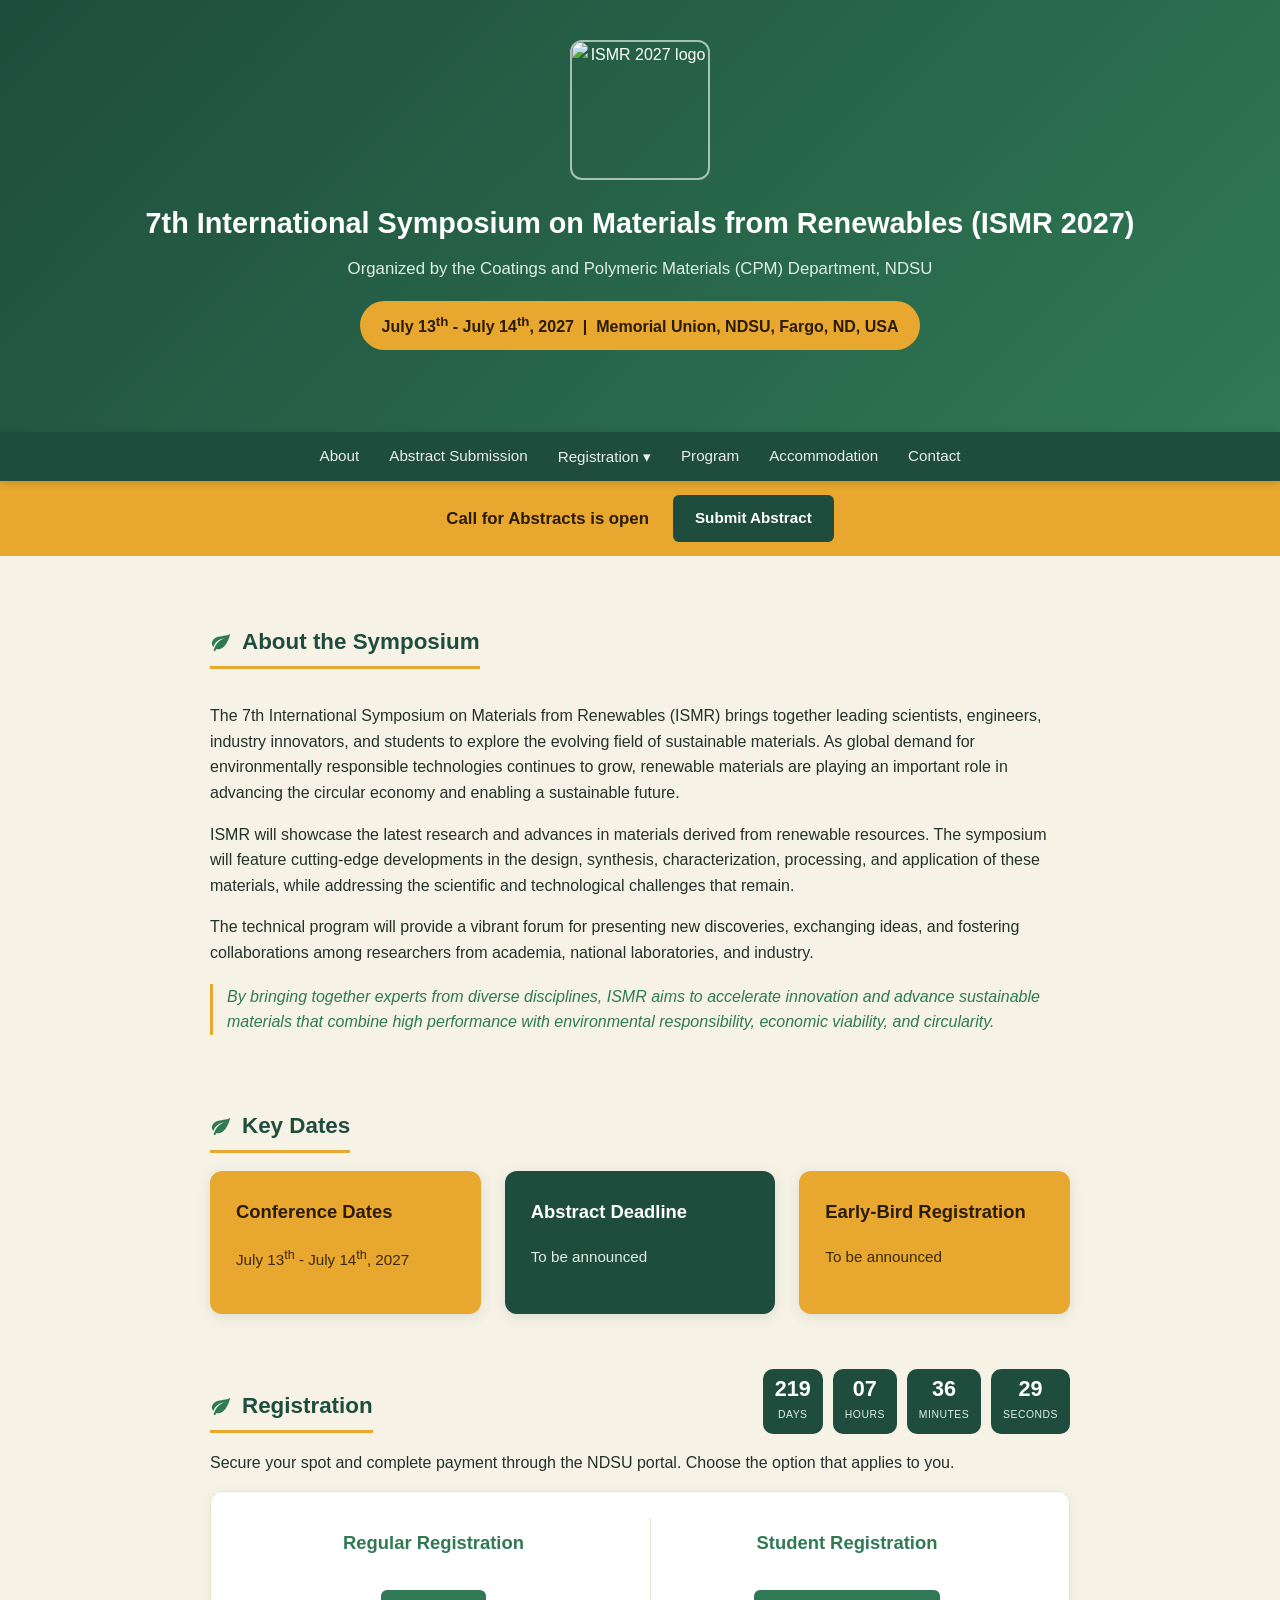
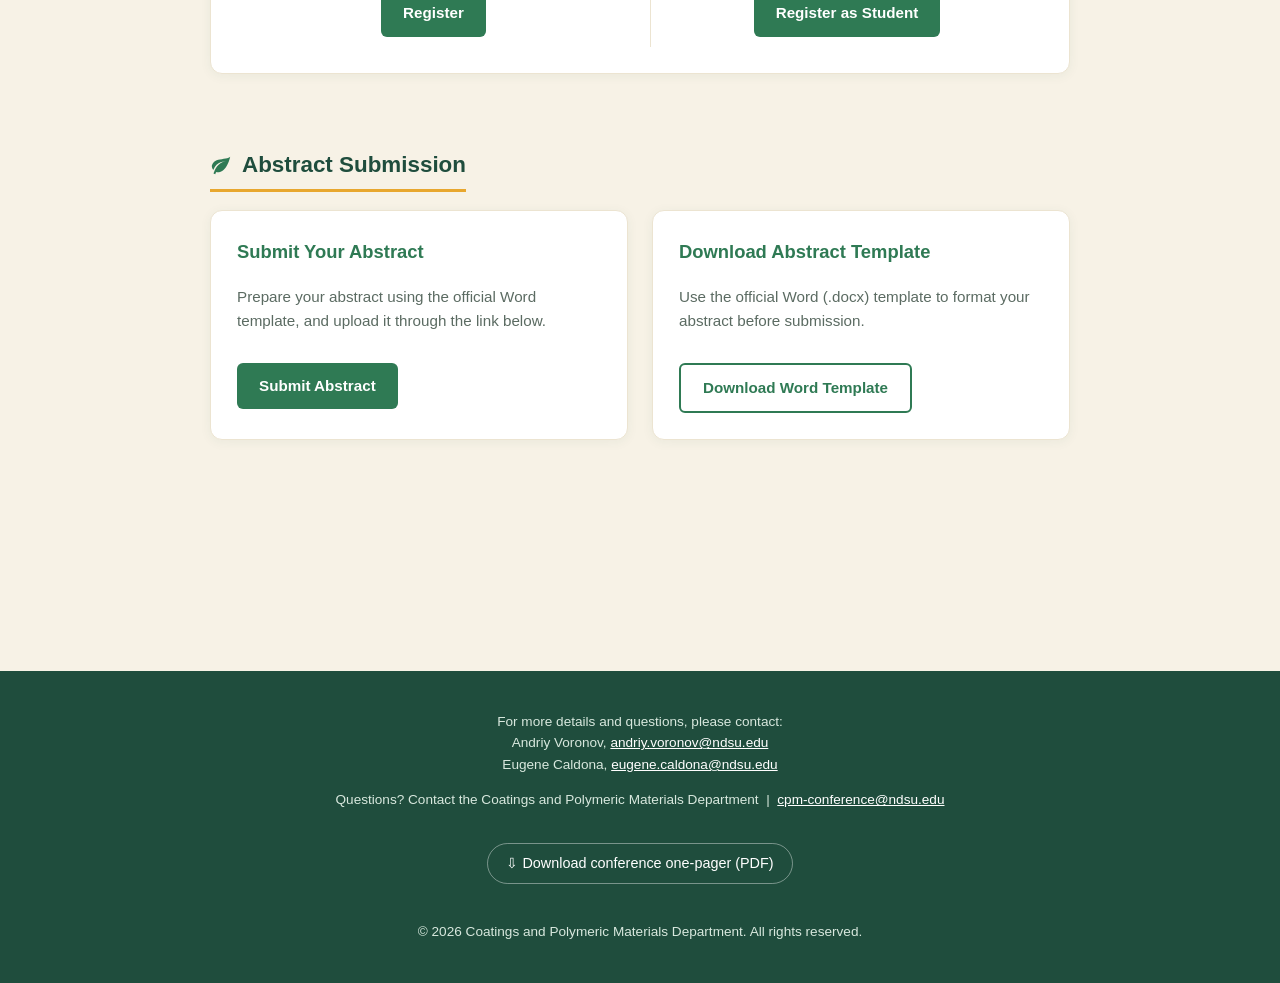
==== index.html @ dfaa3994 "Base website files for the conference 2027 Currently, the website is static particularly based on HT" ====
<!DOCTYPE html>
<html lang="en">
<head>
<meta charset="UTF-8">
<meta name="viewport" content="width=device-width, initial-scale=1.0">
<title>7th International Symposium on Materials from Renewables (ISMR, 2027)</title>

<link rel="stylesheet" href="styles.css">
</head>
<body>

<header>
  <img src="images/single.jpg" alt="ISMR 2027 logo" class="logo-img">

  <!-- EDIT: conference title (change ordinal/year if needed) -->
  <h1>7th International Symposium on Materials from Renewables (ISMR 2027)</h1>

  <!-- EDIT: organizing department / tagline -->
  <p class="subtitle">Organized by the Coatings and Polymeric Materials (CPM) Department, NDSU</p>

  <!-- EDIT: replace with the confirmed conference dates and location -->
  <div class="dates-badge">July 13<sup>th</sup> - July 14<sup>th</sup>, 2027 &nbsp;|&nbsp; Memorial Union, NDSU, Fargo, ND, USA</div>
</header>

<nav>
  <!-- About, Abstract Submission, Registration, Program, Accommodation, Contact -->
  <a href="#about">About</a>
  <a href="#abstract">Abstract Submission</a>
  <div class="nav-dropdown">
    <span class="dropbtn" tabindex="0" role="button" aria-haspopup="true" aria-expanded="false">Registration ▾</span>
    <div class="dropdown-menu">
      <a href="https://northdakotastate-ndus.nbsstore.net/seventh-international-symposium-on-materials-from-renewables" target="_blank" rel="noopener">Regular Registration</a>
      <a href="https://northdakotastate-ndus.nbsstore.net/seventh-international-symposium-on-materials-from-renewables-student-registration" target="_blank" rel="noopener">Student Registration</a>
    </div>
  </div>
  <a href="program.html">Program</a>
  <a href="accommodation.html">Accommodation</a>
  <a href="contact.html">Contact</a>

</nav>

<div class="cfa-banner">
  <div class="cfa-text">
    <strong>Call for Abstracts is open</strong>
    <!-- EDIT: replace with the confirmed abstract deadline -->
    <!-- <span>Submission deadline: to be announced</span> -->
  </div>
  <a class="btn" href="#abstract">Submit Abstract</a>
</div>

<main>

  <section id="about">
    <h2>About the Symposium</h2>
    <!-- EDIT: replace with a short paragraph describing the conference scope/theme -->
    <p>The 7th International Symposium on Materials from Renewables (ISMR) brings together leading scientists, engineers, industry innovators, and students to explore the evolving field of sustainable materials. As global demand for environmentally responsible technologies continues to grow, renewable materials are playing an important role in advancing the circular economy and enabling a sustainable future.</p>
    <p>ISMR will showcase the latest research and advances in materials derived from renewable resources. The symposium will feature cutting-edge developments in the design, synthesis, characterization, processing, and application of these materials, while addressing the scientific and technological challenges that remain. </p>
    <p>The technical program will provide a vibrant forum for presenting new discoveries, exchanging ideas, and fostering collaborations among researchers from academia, national laboratories, and industry.</p>
    <p class="history-note"> By bringing together experts from diverse disciplines, ISMR aims to accelerate innovation and advance sustainable materials that combine high performance with environmental responsibility, economic viability, and circularity.</p>
  </section>

  <section id="dates">
    <h2>Key Dates</h2>
    <div class="card-row">
      <div class="card">
        <h3>Conference Dates</h3>
        <p>July 13<sup>th</sup> - July 14<sup>th</sup>, 2027</p>
      </div>
      <div class="card">
        <h3>Abstract Deadline</h3>
        <!-- EDIT: exact deadline -->
        <p>To be announced</p>
      </div>
      <div class="card">
        <h3>Early-Bird Registration</h3>
        <!-- EDIT: exact deadline -->
        <p>To be announced</p>
      </div>
    </div>
  </section>
<!--
  <section id="speakers">
    <h2>Speakers</h2>
     EDIT: replace placeholders with confirmed plenary/invited speakers (photo, name, affiliation, talk title) 
    <p>We are honored to welcome distinguished plenary and invited speakers to ISMR 2027. The full lineup will be announced soon.</p>
    <div class="card-row speaker-row">
      <div class="card speaker-card">
        <div class="speaker-photo"></div>
        <h3>Speaker Name</h3>
        <p class="speaker-affil">Affiliation, Country</p>
        <p class="speaker-talk">Talk title to be announced</p>
      </div>
      <div class="card speaker-card">
        <div class="speaker-photo"></div>
        <h3>Speaker Name</h3>
        <p class="speaker-affil">Affiliation, Country</p>
        <p class="speaker-talk">Talk title to be announced</p>
      </div>
      <div class="card speaker-card">
        <div class="speaker-photo"></div>
        <h3>Speaker Name</h3>
        <p class="speaker-affil">Affiliation, Country</p>
        <p class="speaker-talk">Talk title to be announced</p>
      </div>
    </div>
  </section>
-->
  <section id="register">
    <div class="reg-head">
      <h2>Registration</h2>
      <div class="countdown" id="countdown" aria-label="Countdown to the symposium">
        <div class="cd-unit"><span id="cd-days">--</span><small>Days</small></div>
        <div class="cd-unit"><span id="cd-hours">--</span><small>Hours</small></div>
        <div class="cd-unit"><span id="cd-mins">--</span><small>Minutes</small></div>
        <div class="cd-unit"><span id="cd-secs">--</span><small>Seconds</small></div>
      </div>
    </div>
    <p>Secure your spot and complete payment through the NDSU portal. Choose the option that applies to you.</p>
    <div class="card reg-card">
      <div class="reg-option">
        <h3>Regular Registration</h3>
        <a class="btn" href="https://northdakotastate-ndus.nbsstore.net/seventh-international-symposium-on-materials-from-renewables" target="_blank" rel="noopener">Register</a>
      </div>
      <div class="reg-option">
        <h3>Student Registration</h3>
        <a class="btn" href="https://northdakotastate-ndus.nbsstore.net/seventh-international-symposium-on-materials-from-renewables-student-registration" target="_blank" rel="noopener">Register as Student</a>
      </div>
    </div>
  </section>

  <section id="abstract">
    <h2>Abstract Submission</h2>
    <div class="card-row">
      <div class="card">
        <h3>Submit Your Abstract</h3>
        <p>Prepare your abstract using the official Word template, and upload it through the link below.</p>
        <!-- EDIT: replace "#" with the real abstract submission link (e.g., EasyChair, submission form, or mailto:) -->
        <a class="btn" href="abstract-submission.html">Submit Abstract</a>
        <br>
       </div>
      <div class="card">
        <h3>Download Abstract Template</h3>
        <p>Use the official Word (.docx) template to format your abstract before submission.</p>
        <a class="btn secondary" href="AbstractTemplate.docx" download>Download Word Template</a>
        <br>
      </div>
    </div>
  </section>

<!--
  <section id="sponsors">
    <h2>Organizers &amp; Sponsors</h2>
    -- EDIT: replace slots with real logos, e.g. <img src="images/ndsu.png" alt="NDSU"> 
    <div class="logo-row">
      <div class="logo-slot">NDSU</div>
      <div class="logo-slot">CPM Department</div>
      <div class="logo-slot">Sponsor</div>
      <div class="logo-slot">Sponsor</div>
    </div>
  </section>
-->
</main>

<button id="toTop" class="to-top" aria-label="Back to top" title="Back to top">&uarr;</button>

<div class="motif-band" aria-hidden="true"></div>

<footer>
  <p>For more details and questions, please contact:<br>
  Andriy Voronov, <a href="mailto:andriy.voronov@ndsu.edu">andriy.voronov@ndsu.edu</a><br>
  Eugene Caldona, <a href="mailto:eugene.caldona@ndsu.edu">eugene.caldona@ndsu.edu</a></p>
  <p>Questions? Contact the Coatings and Polymeric Materials Department &nbsp;|&nbsp;
  <a href="mailto:cpm-conference@ndsu.edu">cpm-conference@ndsu.edu</a></p>
  <p><a class="onepager-link" href="ISMR2027-at-a-glance.pdf" download>&#8681; Download conference one-pager (PDF)</a></p>
  <p>&copy; 2026 Coatings and Polymeric Materials Department. All rights reserved.</p>
</footer>

<script>
  document.querySelectorAll('.nav-dropdown').forEach(function(dd){
    var btn = dd.querySelector('.dropbtn');
    btn.addEventListener('click', function(e){
      e.stopPropagation();
      var open = dd.classList.toggle('open');
      btn.setAttribute('aria-expanded', open);
    });
    btn.addEventListener('keydown', function(e){
      if(e.key === 'Enter' || e.key === ' '){ e.preventDefault(); btn.click(); }
    });
  });
  document.addEventListener('click', function(){
    document.querySelectorAll('.nav-dropdown.open').forEach(function(dd){
      dd.classList.remove('open');
      dd.querySelector('.dropbtn').setAttribute('aria-expanded', false);
    });
  });

  /* Countdown to July 13, 2027 */
  (function(){
    var target = new Date('2027-07-13T09:00:00-05:00').getTime();
    function pad(n){ return n < 10 ? '0' + n : n; }
    function tick(){
      var diff = target - Date.now();
      if(diff < 0) diff = 0;
      var d = Math.floor(diff / 86400000);
      var h = Math.floor((diff % 86400000) / 3600000);
      var m = Math.floor((diff % 3600000) / 60000);
      var s = Math.floor((diff % 60000) / 1000);
      var set = function(id, val){ var el = document.getElementById(id); if(el) el.textContent = val; };
      set('cd-days', d); set('cd-hours', pad(h)); set('cd-mins', pad(m)); set('cd-secs', pad(s));
    }
    tick(); setInterval(tick, 1000);
  })();

  /* Fade-in sections on scroll */
  (function(){
    var sections = document.querySelectorAll('main section');
    sections.forEach(function(s){ s.classList.add('reveal'); });
    if('IntersectionObserver' in window){
      var io = new IntersectionObserver(function(entries){
        entries.forEach(function(e){ if(e.isIntersecting){ e.target.classList.add('visible'); io.unobserve(e.target); } });
      }, { threshold: 0.12 });
      sections.forEach(function(s){ io.observe(s); });
    } else {
      sections.forEach(function(s){ s.classList.add('visible'); });
    }
  })();

  /* Active-section nav highlight */
  (function(){
    var links = Array.prototype.slice.call(document.querySelectorAll('nav a[href^="#"]'));
    var map = links.map(function(a){ return { link: a, sec: document.querySelector(a.getAttribute('href')) }; }).filter(function(o){ return o.sec; });
    function onScroll(){
      var pos = window.scrollY + 120;
      var current = null;
      map.forEach(function(o){ if(o.sec.offsetTop <= pos) current = o; });
      links.forEach(function(a){ a.classList.remove('active'); });
      if(current) current.link.classList.add('active');
    }
    window.addEventListener('scroll', onScroll); onScroll();
  })();

  /* Scroll-to-top button */
  (function(){
    var btn = document.getElementById('toTop');
    if(!btn) return;
    window.addEventListener('scroll', function(){
      btn.classList.toggle('show', window.scrollY > 400);
    });
    btn.addEventListener('click', function(){ window.scrollTo({ top: 0, behavior: 'smooth' }); });
  })();

  /* Gallery lightbox */
  (function(){
    var lb = document.getElementById('lightbox');
    if(!lb) return;
    var lbImg = document.getElementById('lightbox-img');
    var closeBtn = lb.querySelector('.lightbox-close');
    function open(src, alt){
      lbImg.src = src; lbImg.alt = alt || '';
      lb.classList.add('open'); lb.setAttribute('aria-hidden', 'false');
    }
    function close(){
      lb.classList.remove('open'); lb.setAttribute('aria-hidden', 'true'); lbImg.src = '';
    }
    document.querySelectorAll('.gallery-item').forEach(function(it){
      it.addEventListener('click', function(){
        open(it.getAttribute('data-full'), it.querySelector('img').alt);
      });
    });
    closeBtn.addEventListener('click', close);
    lb.addEventListener('click', function(e){ if(e.target === lb) close(); });
    document.addEventListener('keydown', function(e){ if(e.key === 'Escape') close(); });
  })();
</script>

</body>
</html>
---- styles.css ----
:root{
    --green-dark:#1f4d3d;
    --green-mid:#2f7a54;
    --green-light:#eaf5ee;
    --accent:#e8a72e;
    --accent-dark:#c98f2b;
    --text:#233229;
    --muted:#5b6b62;
    --cream:#f7f2e6;
  }
  *{box-sizing:border-box;}
  body{
    margin:0;
    font-family:"Segoe UI", Arial, sans-serif;
    color:var(--text);
    background:var(--cream);
    line-height:1.6;
  }
  header{
    position:relative;
    color:#fff;
    padding:40px 20px 50px;
    text-align:center;
    overflow:hidden;
    background:linear-gradient(135deg, var(--green-dark), var(--green-mid));
  }

  header::before{
    content:"";
    position:absolute;
    inset:0;
    background-image:url('images/ISMR motiff.jpg');
    background-repeat:repeat;
    background-size:220px 220px;
    opacity:0.18;
    pointer-events:none;
  }

  header > *{
    position:relative;
    z-index:1;
  }
  .logo-img{
    width:140px;
    height:140px;
    margin:0 auto 20px;
    display:block;
    object-fit:cover;
    border-radius:12px;
    border:2px solid rgba(255,255,255,0.6);
  }
  .hero-banner{
    display:block;
    width:100%;
    max-width:820px;
    margin:0 auto 24px;
    border-radius:14px;
    box-shadow:0 6px 22px rgba(0,0,0,0.28);
  }
  header h1{
    margin:0 0 10px;
    font-size:1.8rem;
    font-weight:700;
  }
  header p.subtitle{
    margin:0;
    font-size:1.05rem;
    color:#dfeee5;
  }
  .dates-badge{
    display:inline-block;
    margin-top:18px;
    margin-bottom:2rem;
    background:var(--accent);
    color:#2a1c05;
    font-weight:600;
    padding:10px 22px;
    border-radius:30px;
    font-size:1rem;
  }
  nav{
    background:var(--green-dark);
    display:flex;
    justify-content:center;
    gap:30px;
    flex-wrap:wrap;
    padding:12px;
    position:sticky;
    top:0;
    z-index:1000;
    box-shadow:0 2px 8px rgba(0,0,0,0.15);
  }
  nav a{
    color:#fff;
    text-decoration:none;
    font-size:0.95rem;
    opacity:0.9;
  }
  nav a:hover{opacity:1; color:var(--accent); text-decoration:none;}

  /* Registration dropdown */
  .nav-dropdown{
    position:relative;
    display:inline-block;
  }
  .nav-dropdown .dropbtn{
    color:#fff;
    font-size:0.95rem;
    opacity:0.9;
    cursor:pointer;
    user-select:none;
  }
  .nav-dropdown .dropbtn:hover{opacity:1;}
  .dropdown-menu{
    display:none;
    position:absolute;
    top:100%;
    left:50%;
    transform:translateX(-50%);
    margin-top:12px;
    background:var(--green-dark);
    min-width:190px;
    border-radius:8px;
    box-shadow:0 6px 18px rgba(0,0,0,0.25);
    overflow:hidden;
    z-index:1001;
  }
  /* keep menu open while moving from button to menu */
  .nav-dropdown.open .dropdown-menu{display:block;}
  .dropdown-menu a{
    display:block;
    padding:11px 18px;
    white-space:nowrap;
    opacity:0.95;
    border-bottom:1px solid rgba(255,255,255,0.08);
  }
  .dropdown-menu a:last-child{border-bottom:none;}
  .dropdown-menu a:hover{
    background:var(--green-mid);
    text-decoration:none;
    opacity:1;
  }
  main{
    max-width:900px;
    margin:0 auto;
    padding:50px 20px;
  }
  section{margin-bottom:55px;}
  h2{
    color:var(--green-dark);
    font-size:1.4rem;
    border-bottom:3px solid var(--accent);
    display:inline-block;
    padding-bottom:6px;
    margin-bottom:18px;
  }
  h2::before{
    content:"";
    display:inline-block;
    width:22px;
    height:22px;
    margin-right:10px;
    vertical-align:-4px;
    background:url("data:image/svg+xml;utf8,<svg xmlns='http://www.w3.org/2000/svg' viewBox='0 0 24 24' fill='%232f7a54'><path d='M17 8C8 10 5.9 16.17 3.82 21.34l1.89.66.95-2.3c.48.17.98.3 1.34.3C19 20 22 3 22 3c-1 2-8 2.25-13 3.25S2 11.5 2 13.5s1.75 3.75 1.75 3.75C7 8 17 8 17 8z'/></svg>") no-repeat center/contain;
  }
  .card-row{
    display:flex;
    gap:24px;
    flex-wrap:wrap;
  }
  .card{
    flex:1 1 260px;
    background:#fff;
    border:1px solid #ece4d1;
    border-radius:12px;
    padding:26px;
    box-shadow:0 2px 12px rgba(31,77,61,0.06);
  }
  .card h3{
    margin-top:0;
    color:var(--green-mid);
    font-size:1.15rem;
  }
  .card p{color:var(--muted); font-size:0.95rem;}
  main .card{transition:transform 0.25s ease, box-shadow 0.25s ease;}
  main .card:hover{transform:translateY(-4px); box-shadow:0 10px 24px rgba(31,77,61,0.14); border-color:var(--accent);}

  /* Alternating gold / green Key Dates cards */
  #dates .card{border:none; box-shadow:0 3px 14px rgba(31,77,61,0.12);}
  #dates .card:nth-of-type(odd){background:var(--accent);}
  #dates .card:nth-of-type(odd) h3{color:#2a1c05;}
  #dates .card:nth-of-type(odd) p{color:#3a2a08;}
  #dates .card:nth-of-type(even){background:var(--green-dark);}
  #dates .card:nth-of-type(even) h3{color:#fff;}
  #dates .card:nth-of-type(even) p{color:#dfeee5;}
  .btn{
    display:inline-block;
    margin-top:14px;
    background:var(--green-mid);
    color:#fff;
    text-decoration:none;
    font-weight:600;
    padding:11px 22px;
    border-radius:6px;
    font-size:0.95rem;
  }
  .btn:hover{background:var(--green-dark);}
  .btn.secondary{
    background:#fff;
    color:var(--green-mid);
    border:2px solid var(--green-mid);
  }
  .btn.secondary:hover{background:var(--green-light);}
  .placeholder-note{
    font-size:0.8rem;
    color:#a05a00;
    background:#fff6e8;
    border:1px dashed #e0b46a;
    padding:6px 10px;
    border-radius:6px;
    margin-top:10px;
    display:inline-block;
  }
  .motif-band{
    height:90px;
    background:url("images/single.jpg") repeat-x center;
    background-size:auto 90px;
    margin:36px 0 0;
  }

  footer{
    position:relative;
    background:var(--green-dark);
    color:#d8e8de;
    text-align:center;
    padding:26px 20px;
    font-size:0.85rem;
    overflow:hidden;
  }

  footer::before{
    content:"";
    position:absolute;
    inset:0;
    background-image:url('images/ISMR motiff.jpg');
    background-repeat:repeat;
    background-size:240px 240px;
    opacity:0.16;
    pointer-events:none;
  }

  footer > *{
    position:relative;
    z-index:1;
  }

  footer a{color:#fff; transition:color 0.2s ease;}
  footer a:hover{color:var(--accent); text-decoration:underline;}

  /* Forms */
  .intro{color:var(--muted); margin-bottom:18px;}
  .note-box{
    background:#fff6e8;
    border:1px dashed #e0b46a;
    border-radius:10px;
    padding:16px 18px;
    margin-bottom:24px;
    color:#7a5410;
  }
  .note-box .btn{margin-top:12px;}
  .field{margin-bottom:18px;}
  .field label{
    display:block;
    font-weight:600;
    color:var(--green-dark);
    margin-bottom:6px;
    font-size:0.95rem;
  }
  .field input[type="text"],
  .field input[type="email"],
  .field input[type="file"],
  .field select,
  .field textarea{
    width:100%;
    padding:11px 13px;
    border:1px solid #d3e6da;
    border-radius:8px;
    font-family:inherit;
    font-size:0.95rem;
    color:var(--text);
    background:#fff;
    box-sizing:border-box;
  }
  .field input:focus,
  .field select:focus,
  .field textarea:focus{
    outline:none;
    border-color:var(--green-mid);
    box-shadow:0 0 0 3px rgba(47,122,84,0.15);
  }
  .field textarea{min-height:100px; resize:vertical;}
  .field input[type="file"]{padding:9px 12px; background:#fbfdfb;}
  .required{color:#c0392b;}
  .next-step{
    margin-top:26px;
    padding-top:18px;
    border-top:1px solid #e6efe8;
  }

  .form-status{
    margin-top:14px;
    padding:10px 12px;
    border-radius:6px;
    font-size:0.92rem;
  }
  .form-status.success{
    background:#e8f7ed;
    color:#1f6a3d;
    border:1px solid #9fd8b3;
  }
  .form-status.error{
    background:#fdecea;
    color:#a42828;
    border:1px solid #f2b0ad;
  }
  .lookup-heading{
    margin:16px 0 4px;
    color:var(--green-dark);
    font-size:1rem;
  }
  .lookup-table{
    width:100%;
    border-collapse:collapse;
    margin-top:8px;
    background:#fff;
    border:1px solid #d3e6da;
  }
  .lookup-table th,
  .lookup-table td{
    padding:10px 12px;
    border-bottom:1px solid #e6efe8;
    text-align:left;
    vertical-align:top;
  }
  .lookup-table th{
    background:#f4fbf6;
    width:35%;
    color:var(--green-dark);
    font-weight:600;
  }
  .btn:disabled{
    opacity:0.7;
    cursor:not-allowed;
  }

  /* Smooth scroll + offset for sticky nav */
  html{scroll-behavior:smooth;}
  section{scroll-margin-top:70px;}

  /* Registration heading row with countdown on the right */
  .reg-head{
    display:flex;
    justify-content:space-between;
    align-items:center;
    flex-wrap:wrap;
    gap:16px;
  }
  .reg-head h2{margin-bottom:0;}

  /* Countdown */
  .countdown{
    display:flex;
    gap:10px;
  }
  .cd-unit{
    background:var(--green-dark);
    border-radius:10px;
    padding:8px 12px;
    min-width:56px;
    text-align:center;
  }
  .cd-unit span{
    display:block;
    font-size:1.35rem;
    font-weight:700;
    line-height:1.1;
    color:#fff;
  }
  .cd-unit small{
    font-size:0.65rem;
    letter-spacing:0.5px;
    text-transform:uppercase;
    color:#dfeee5;
  }
  @media (max-width:600px){
    .reg-head{justify-content:flex-start;}
  }

  /* About history note */
  .history-note{
    font-style:italic;
    color:var(--green-mid);
    border-left:3px solid var(--accent);
    padding-left:14px;
    margin-top:18px;
  }

  /* Speakers */
  .speaker-card{text-align:center;}
  .speaker-photo{
    width:96px;
    height:96px;
    border-radius:50%;
    margin:0 auto 14px;
    background:var(--green-light);
    border:3px solid var(--accent);
  }
  .speaker-affil{color:var(--green-mid); font-weight:600; margin:4px 0;}
  .speaker-talk{color:var(--muted); font-size:0.9rem; font-style:italic;}

  /* Registration card with two options */
  .reg-card{
    display:flex;
    flex-wrap:wrap;
    gap:20px;
  }
  .reg-option{
    flex:1 1 220px;
    text-align:center;
    padding:10px;
  }
  .reg-option + .reg-option{
    border-left:1px solid #ece4d1;
  }
  .reg-option h3{margin-top:0;}

  @media (max-width:600px){
    .reg-option + .reg-option{border-left:none; border-top:1px solid #ece4d1; padding-top:20px;}
  }

  /* One-pager download link */
  .onepager-link{
    display:inline-block;
    margin-top:18px;
    margin-bottom:1.5rem;
    color:#fff;
    font-size:0.9rem;
    text-decoration:none;
    border:1px solid rgba(255,255,255,0.4);
    border-radius:24px;
    padding:8px 18px;
    transition:background 0.2s ease;
  }
  .onepager-link:hover{background:rgba(255,255,255,0.12);}

  /* Venue map embed */
  .map-embed{
    position:relative;
    width:100%;
    aspect-ratio:16/9;
    border-radius:12px;
    overflow:hidden;
    border:1px solid #ece4d1;
    margin:16px 0 24px;
    box-shadow:0 2px 12px rgba(31,77,61,0.06);
  }
  .map-embed iframe{
    position:absolute;
    inset:0;
    width:100%;
    height:100%;
    border:0;
  }

  /* Call for Abstracts banner */
  .cfa-banner{
    background:var(--accent);
    color:#2a1c05;
    display:flex;
    align-items:center;
    justify-content:center;
    gap:24px;
    flex-wrap:wrap;
    padding:14px 20px;
    text-align:center;
  }
  .cfa-text{display:flex; flex-direction:column; line-height:1.3;}
  .cfa-text strong{font-size:1.05rem;}
  .cfa-text span{font-size:0.85rem; color:#3a2a08;}
  .cfa-banner .btn{
    margin:0;
    background:var(--green-dark);
  }
  .cfa-banner .btn:hover{background:#163a2d;}

  /* Attendee quotes */
  .quote-card{
    flex:1 1 260px;
    background:#fff;
    border:1px solid #ece4d1;
    border-left:4px solid var(--accent);
    border-radius:12px;
    padding:24px 26px;
    margin:0;
    box-shadow:0 2px 12px rgba(31,77,61,0.06);
  }
  .quote-card p{
    font-style:italic;
    color:var(--text);
    margin:0 0 12px;
  }
  .quote-card cite{
    color:var(--green-mid);
    font-weight:600;
    font-style:normal;
    font-size:0.9rem;
  }

  /* Gallery */
  .gallery-grid{
    display:grid;
    grid-template-columns:repeat(3, 1fr);
    gap:12px;
    margin-top:12px;
  }
  .gallery-item{
    padding:0;
    border:none;
    background:none;
    cursor:pointer;
    border-radius:10px;
    overflow:hidden;
    aspect-ratio:4/3;
  }
  .gallery-item img{
    width:100%;
    height:100%;
    object-fit:cover;
    display:block;
    transition:transform 0.3s ease;
  }
  .gallery-item:hover img{transform:scale(1.06);}

  .lightbox{
    position:fixed;
    inset:0;
    background:rgba(20,30,25,0.9);
    display:none;
    align-items:center;
    justify-content:center;
    z-index:2000;
    padding:30px;
  }
  .lightbox.open{display:flex;}
  .lightbox img{
    max-width:90vw;
    max-height:88vh;
    border-radius:8px;
    box-shadow:0 8px 40px rgba(0,0,0,0.5);
  }
  .lightbox-close{
    position:absolute;
    top:18px;
    right:24px;
    background:none;
    border:none;
    color:#fff;
    font-size:2.4rem;
    line-height:1;
    cursor:pointer;
  }

  @media (max-width:600px){
    .gallery-grid{grid-template-columns:repeat(2, 1fr);}
  }

  /* Sponsors / organizers */
  .logo-row{
    display:flex;
    flex-wrap:wrap;
    gap:20px;
    align-items:center;
    justify-content:center;
    margin-top:10px;
  }
  .logo-slot{
    flex:0 1 180px;
    height:90px;
    display:flex;
    align-items:center;
    justify-content:center;
    background:#fff;
    border:1px dashed #d8cfb6;
    border-radius:10px;
    color:var(--muted);
    font-size:0.9rem;
  }

  /* Fade-in reveal */
  .reveal{
    opacity:0;
    transform:translateY(24px);
    transition:opacity 0.6s ease, transform 0.6s ease;
  }
  .reveal.visible{opacity:1; transform:none;}

  /* Active nav highlight */
  nav a.active{opacity:1; border-bottom:2px solid var(--accent); padding-bottom:2px;}

  /* Scroll-to-top button */
  .to-top{
    position:fixed;
    bottom:26px;
    right:26px;
    width:48px;
    height:48px;
    border:none;
    border-radius:50%;
    background:var(--accent);
    color:#2a1c05;
    font-size:1.4rem;
    cursor:pointer;
    box-shadow:0 4px 14px rgba(0,0,0,0.25);
    opacity:0;
    visibility:hidden;
    transform:translateY(10px);
    transition:opacity 0.3s ease, transform 0.3s ease, visibility 0.3s;
    z-index:1200;
  }
  .to-top.show{opacity:1; visibility:visible; transform:none;}
  .to-top:hover{background:var(--accent-dark);}

  @media (prefers-reduced-motion: reduce){
    html{scroll-behavior:auto;}
    .reveal{opacity:1; transform:none; transition:none;}
  }

  /* Mobile responsive polish */
  @media (max-width:768px){
    header{padding:30px 16px 36px;}
    header h1{font-size:1.35rem;}
    header p.subtitle{font-size:0.95rem;}
    .dates-badge{font-size:0.85rem; padding:9px 16px;}
    .logo-img{width:100px; height:100px;}
    nav{gap:16px; padding:10px 12px;}
    nav a, .nav-dropdown .dropbtn{font-size:0.9rem;}
    .countdown{gap:8px;}
    .cd-unit{min-width:52px; padding:7px 10px;}
    .cd-unit span{font-size:1.2rem;}
    main{padding:34px 16px;}
    section{margin-bottom:40px;}
    .cfa-banner{gap:12px; padding:12px 16px;}
    .to-top{bottom:18px; right:18px; width:44px; height:44px;}
    /* Registration dropdown drops full-width so it doesn't clip off-screen */
    .dropdown-menu{left:0; transform:none; min-width:180px;}
  }

  @media (max-width:480px){
    header h1{font-size:1.2rem;}
    .countdown{flex-wrap:wrap;}
    .card{padding:20px;}
  }
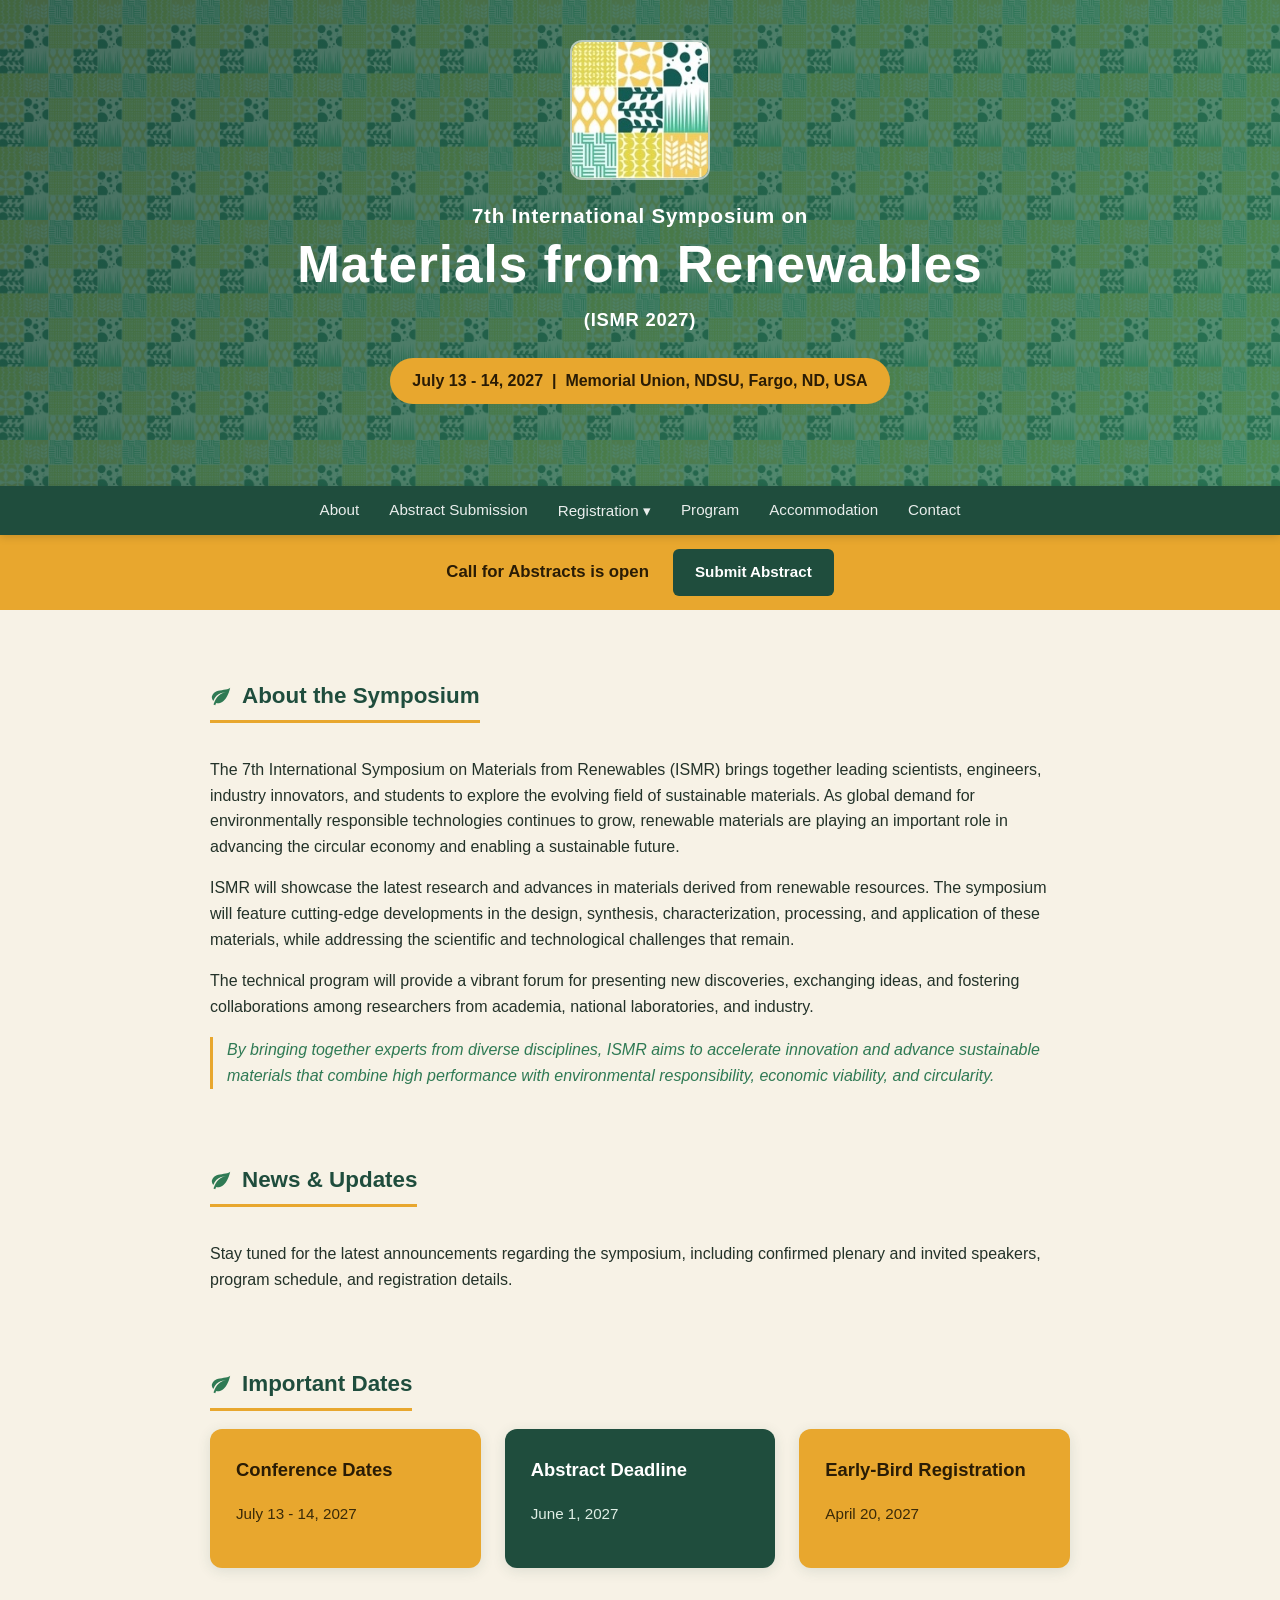
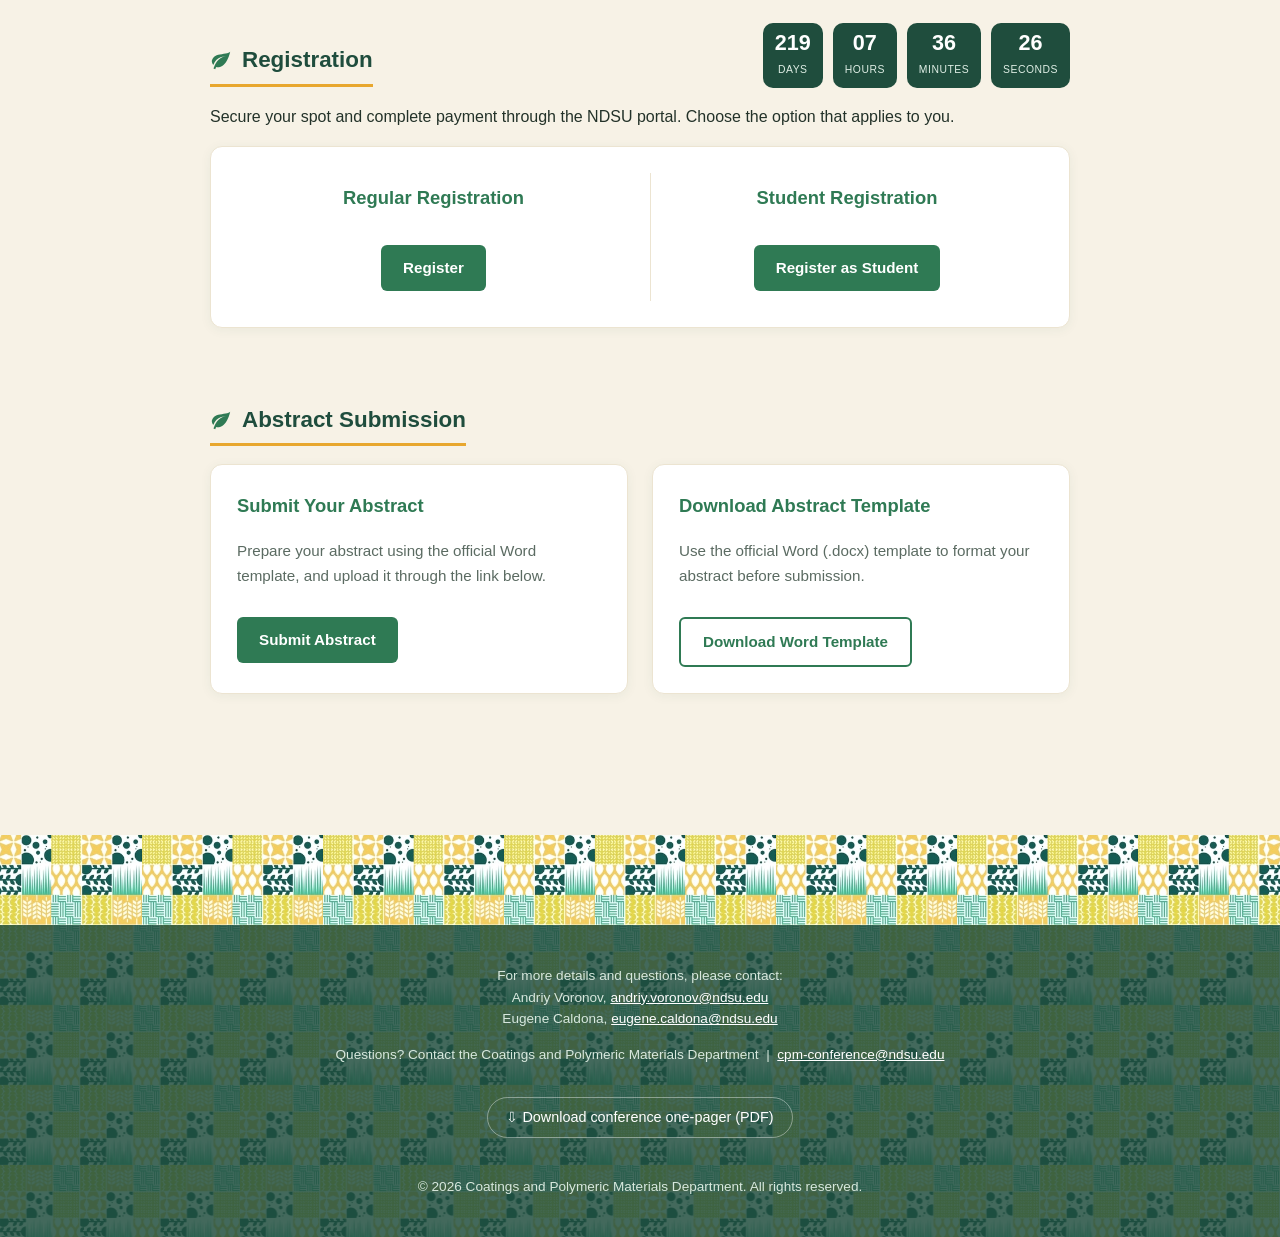
==== commit ff77c528: "Updated dates, removed header organized by line" ====
--- a/index.html
+++ b/index.html
@@ -13,13 +13,15 @@
   <img src="images/single.jpg" alt="ISMR 2027 logo" class="logo-img">
 
   <!-- EDIT: conference title (change ordinal/year if needed) -->
-  <h1>7th International Symposium on Materials from Renewables (ISMR 2027)</h1>
+  <h2>7th International Symposium on</h2>
+  <h1>Materials from Renewables</h1>
+  <h2>(ISMR 2027)</h2>
 
   <!-- EDIT: organizing department / tagline -->
-  <p class="subtitle">Organized by the Coatings and Polymeric Materials (CPM) Department, NDSU</p>
+  <!--<p class="subtitle">Organized by the Coatings and Polymeric Materials (CPM) Department, NDSU</p>-->
 
   <!-- EDIT: replace with the confirmed conference dates and location -->
-  <div class="dates-badge">July 13<sup>th</sup> - July 14<sup>th</sup>, 2027 &nbsp;|&nbsp; Memorial Union, NDSU, Fargo, ND, USA</div>
+  <div class="dates-badge">July 13 - 14, 2027 &nbsp;|&nbsp; Memorial Union, NDSU, Fargo, ND, USA</div>
 </header>
 
 <nav>
@@ -59,22 +61,27 @@
     <p class="history-note"> By bringing together experts from diverse disciplines, ISMR aims to accelerate innovation and advance sustainable materials that combine high performance with environmental responsibility, economic viability, and circularity.</p>
   </section>
 
+  <section id="news">
+    <h2>News &amp; Updates</h2>
+    <p>Stay tuned for the latest announcements regarding the symposium, including confirmed plenary and invited speakers, program schedule, and registration details.</p>
+  </section>
+
   <section id="dates">
-    <h2>Key Dates</h2>
+    <h2>Important Dates</h2>
     <div class="card-row">
       <div class="card">
         <h3>Conference Dates</h3>
-        <p>July 13<sup>th</sup> - July 14<sup>th</sup>, 2027</p>
+        <p>July 13 - 14, 2027</p>
       </div>
       <div class="card">
         <h3>Abstract Deadline</h3>
         <!-- EDIT: exact deadline -->
-        <p>To be announced</p>
+        <p>June 1, 2027</p>
       </div>
       <div class="card">
         <h3>Early-Bird Registration</h3>
         <!-- EDIT: exact deadline -->
-        <p>To be announced</p>
+        <p>April 20, 2027</p>
       </div>
     </div>
   </section>
--- a/styles.css
+++ b/styles.css
@@ -57,10 +57,46 @@
     border-radius:14px;
     box-shadow:0 6px 22px rgba(0,0,0,0.28);
   }
+  header h1,
+  header h2{
+    margin:0;
+    text-align:center;
+    color:#fff;
+    z-index:1;
+    font-family:"Segoe UI", "Helvetica Neue", Arial, sans-serif;
+  }
   header h1{
-    margin:0 0 10px;
-    font-size:1.8rem;
-    font-weight:700;
+    margin:0.05em 0 0.2em;
+    font-size:3.2rem;
+    font-weight:800;
+    letter-spacing:0.02em;
+    line-height:1.02;
+  }
+  header h2{
+    font-size:1.26rem;
+    font-weight:600;
+    letter-spacing:0.04em;
+    border-bottom:none;
+    padding-bottom:0;
+    margin:0;
+  }
+  header h2:first-of-type{
+    margin-bottom:0.2em;
+    font-size:1.28rem;
+  }
+  header h2:last-of-type{
+    margin-top:0.15em;
+    font-size:1.15rem;
+  }
+  header h2::before{
+    display:none;
+    content:none;
+  }
+  header .dates-badge{
+    display:block;
+    margin:1.5rem auto 2rem;
+    width:max-content;
+    min-width:220px;
   }
   header p.subtitle{
     margin:0;
@@ -69,7 +105,7 @@
   }
   .dates-badge{
     display:inline-block;
-    margin-top:18px;
+    margin-top:24px;
     margin-bottom:2rem;
     background:var(--accent);
     color:#2a1c05;
@@ -266,8 +302,13 @@
     padding:16px 18px;
     margin-bottom:24px;
     color:#7a5410;
-  }
-  .note-box .btn{margin-top:12px;}
+    display:flex;
+    justify-content:space-between;
+    align-items:center;
+    gap:12px;
+    flex-wrap:wrap;
+  }
+  .note-box .btn{margin-top:0;}
   .field{margin-bottom:18px;}
   .field label{
     display:block;
@@ -275,6 +316,12 @@
     color:var(--green-dark);
     margin-bottom:6px;
     font-size:0.95rem;
+  }
+  .field-error{
+    color:#c0392b;
+    font-size:0.85rem;
+    margin-top:6px;
+    min-height:1.2em;
   }
   .field input[type="text"],
   .field input[type="email"],
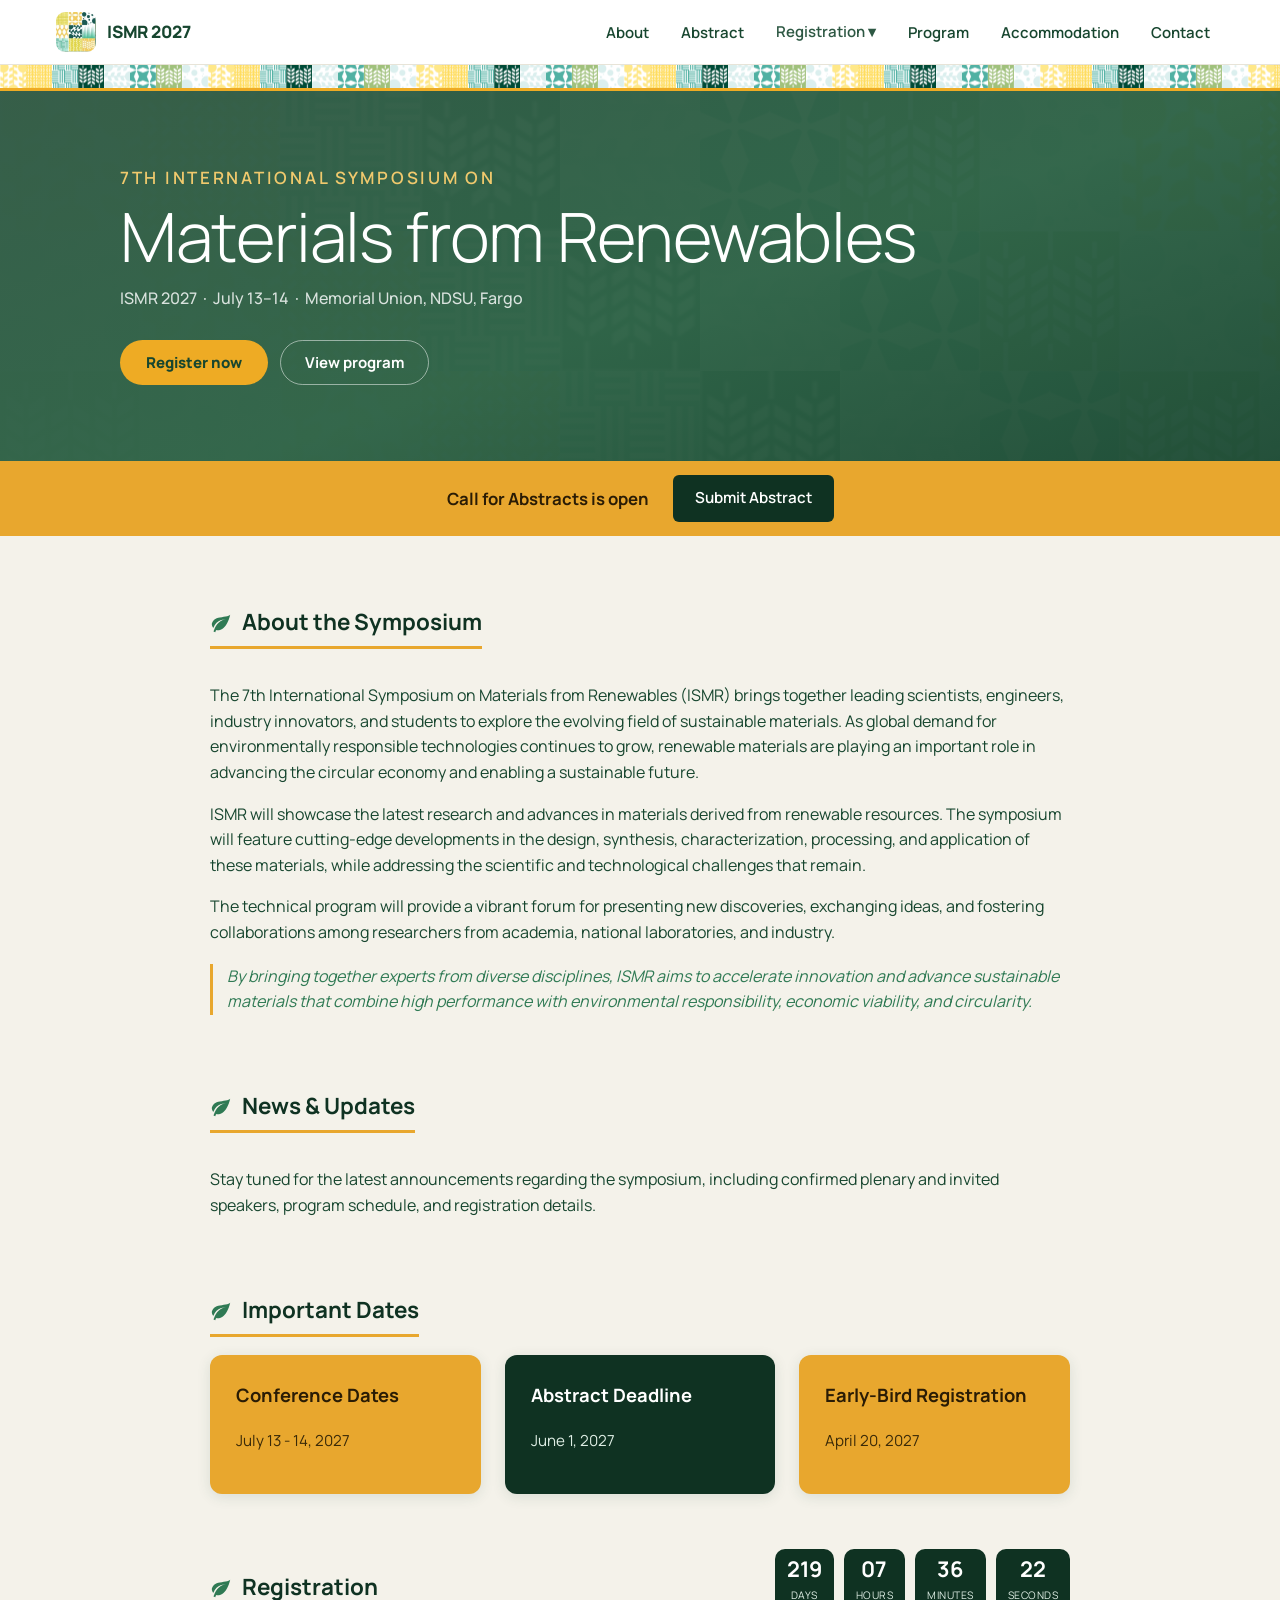
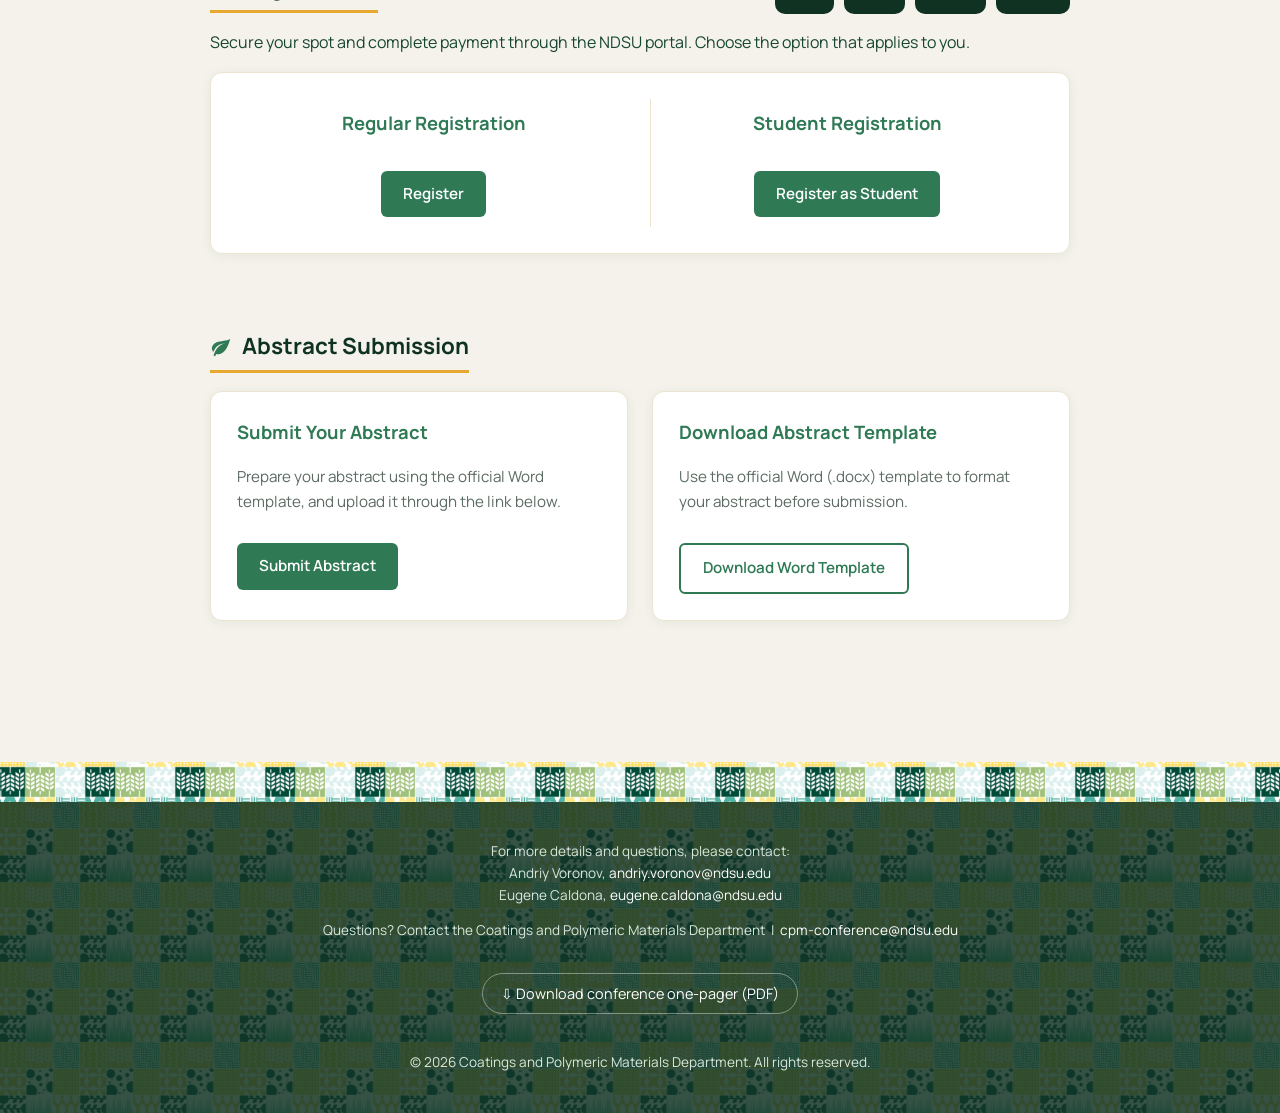
==== commit ab2fdc24: "updated look and added responsiveness to headers" ====
--- a/index.html
+++ b/index.html
@@ -3,30 +3,82 @@
 <head>
 <meta charset="UTF-8">
 <meta name="viewport" content="width=device-width, initial-scale=1.0">
-<title>7th International Symposium on Materials from Renewables (ISMR, 2027)</title>
+<title>ISMR 2027 — 7th International Symposium on Materials from Renewables (ISMR, 2027)</title>
+<link rel="preconnect" href="https://fonts.googleapis.com">
+<link rel="preconnect" href="https://fonts.gstatic.com" crossorigin>
+<link href="https://fonts.googleapis.com/css2?family=Manrope:wght@200;300;400;500;600;800&display=swap" rel="stylesheet">
 
 <link rel="stylesheet" href="styles.css">
 </head>
 <body>
 
 <header>
-  <img src="images/single.jpg" alt="ISMR 2027 logo" class="logo-img">
+  <!-- NAV -->
+  <div class="ismr-nav">
+    <a class="ismr-lockup" href="/">
+      <img src="images/ismr-mark.png" alt="ISMR 2027">
+      <span class="txt">
+        <span class="name">ISMR 2027</span>
+      </span>
+    </a>
+    <nav class="ismr-links">
+      <a href="#about">About</a>
+      <a href="#abstract">Abstract</a>
+     <!--<a href="#registration">Registration</a>-->
+      <div class="nav-dropdown">
+        <span class="dropbtn" tabindex="0" role="button" aria-haspopup="true" aria-expanded="false"><a href="#registration">Registration ▾</a></span>
+        <div class="dropdown-menu">
+          <a href="https://northdakotastate-ndus.nbsstore.net/seventh-international-symposium-on-materials-from-renewables" target="_blank" rel="noopener">Regular Registration</a>
+          <a href="https://northdakotastate-ndus.nbsstore.net/seventh-international-symposium-on-materials-from-renewables-student-registration" target="_blank" rel="noopener">Student Registration</a>
+        </div>
+      </div>
+      
+      <a href="program.html">Program</a>
+      <a href="accommodation.html">Accommodation</a>
+      <a href="contact.html">Contact</a>
+    </nav>
+  </div>
+
+  <!-- QUILT RIBBON -->
+  <div class="ismr-ribbon" aria-hidden="true"></div>
+
+  <!-- HERO -->
+  <div class="ismr-hero">
+    <div class="pattern"></div>
+    <div class="veil"></div>
+    <div class="inner">
+      <p class="eyebrow">7th International Symposium on</p>
+      <h1>Materials from Renewables</h1>
+      <p class="sub">ISMR 2027 &nbsp;·&nbsp; July 13–14 &nbsp;·&nbsp; Memorial Union, NDSU, Fargo</p>
+      <div class="ismr-actions">
+        <a class="btn-primary" href="#registration">Register now</a>
+        <a class="btn-ghost" href="program.html">View program</a>
+      </div>
+    </div>
+  </div>
+
+  <!-- CALL FOR ABSTRACTS -->
+  <!--<div class="ismr-strip">
+    <!--<span class="label"><span class="dot"></span>Call for abstracts is open</span>
+    <!--<a class="btn" href="#abstracts">Submit abstract →</a>
+  <!--</div>
+  <!--<img src="images/single.jpg" alt="ISMR 2027 logo" class="logo-img">-->
 
   <!-- EDIT: conference title (change ordinal/year if needed) -->
-  <h2>7th International Symposium on</h2>
-  <h1>Materials from Renewables</h1>
-  <h2>(ISMR 2027)</h2>
+  <!--<h2>7th International Symposium on</h2>
+  <!--<h1>Materials from Renewables</h1>
+  <!--<h2>(ISMR 2027)</h2>
 
   <!-- EDIT: organizing department / tagline -->
   <!--<p class="subtitle">Organized by the Coatings and Polymeric Materials (CPM) Department, NDSU</p>-->
 
   <!-- EDIT: replace with the confirmed conference dates and location -->
-  <div class="dates-badge">July 13 - 14, 2027 &nbsp;|&nbsp; Memorial Union, NDSU, Fargo, ND, USA</div>
+  <!--<div class="dates-badge">July 13 - 14, 2027 &nbsp;|&nbsp; Memorial Union, NDSU, Fargo, ND, USA</div>
+
 </header>
-
-<nav>
+<!--<nav>
   <!-- About, Abstract Submission, Registration, Program, Accommodation, Contact -->
-  <a href="#about">About</a>
+  <!--<a href="#about">About</a>
   <a href="#abstract">Abstract Submission</a>
   <div class="nav-dropdown">
     <span class="dropbtn" tabindex="0" role="button" aria-haspopup="true" aria-expanded="false">Registration ▾</span>
@@ -40,9 +92,10 @@
   <a href="contact.html">Contact</a>
 
 </nav>
-
+-->
 <div class="cfa-banner">
   <div class="cfa-text">
+    <span class="dot"></span>
     <strong>Call for Abstracts is open</strong>
     <!-- EDIT: replace with the confirmed abstract deadline -->
     <!-- <span>Submission deadline: to be announced</span> -->
--- a/styles.css
+++ b/styles.css
@@ -1,21 +1,111 @@
   :root{
-    --green-dark:#1f4d3d;
     --green-mid:#2f7a54;
     --green-light:#eaf5ee;
     --accent:#e8a72e;
     --accent-dark:#c98f2b;
     --text:#233229;
     --muted:#5b6b62;
-    --cream:#f7f2e6;
+    --green:#17462f;
+    --green-dark:#0f3222;
+    --amber:#eeab24;
+    --amber-soft:#f6d99a;
+    --cream:#f4f2ea;
+    --line:#e8e4d8;
   }
   *{box-sizing:border-box;}
   body{
     margin:0;
-    font-family:"Segoe UI", Arial, sans-serif;
-    color:var(--text);
+    font-family:"Manrope", Arial, sans-serif;
+    color:var(--green);
     background:var(--cream);
     line-height:1.6;
   }
+  a{color:var(--green);text-decoration:none}
+  
+    /* ---------- NAV ---------- */
+  .ismr-nav{
+    display:flex;align-items:center;justify-content:space-between;gap:28px;
+    padding:12px 56px;background:#fff;border-bottom:1px solid var(--line);
+    position:sticky;top:0;z-index:50;
+  }
+  .ismr-lockup{display:flex;align-items:center;gap:11px;flex-shrink:0;white-space:nowrap}
+  .ismr-lockup img{width:40px;height:40px;border-radius:9px;display:block}
+  .ismr-lockup .txt{display:flex;flex-direction:column;line-height:1.05}
+  .ismr-lockup .name{font-weight:800;font-size:17px;letter-spacing:-.01em}
+  .ismr-lockup .tag{font-weight:500;font-size:11px;line-height:1.3;color:#6f7d6a;letter-spacing:.06em;text-transform:uppercase}
+
+  .ismr-links{display:flex;flex-wrap:nowrap;align-items:center;justify-content:flex-end;gap:4px;flex:1 1 auto;min-width:0}
+  .ismr-links a{
+    font-weight:600;font-size:15px;line-height:1;padding:11px 14px;border-radius:8px;
+    white-space:nowrap;flex-shrink:0;transition:all .16s;
+  }
+  .ismr-links a:hover{background:#f2efe3;color:#b8830f}
+
+  /* ---------- QUILT RIBBON ---------- */
+  .ismr-ribbon{height:26px;width:100%;background:url('images/ribbon-strip.png') repeat-x left center;background-size:auto 26px;border-bottom:3px solid var(--amber)}
+
+  /* ---------- HERO ---------- */
+  .ismr-hero{position:relative;overflow:hidden;padding:76px 56px 76px 96px}
+  .ismr-hero .pattern{
+    position:absolute;inset:0;
+    background-image:url('images/quilt-steps.png');background-size:1120px;opacity:.4;
+    -webkit-mask-image:linear-gradient(90deg,rgba(0,0,0,.18) 0%,rgba(0,0,0,.45) 45%,rgba(0,0,0,1) 100%);
+    mask-image:linear-gradient(90deg,rgba(0,0,0,.18) 0%,rgba(0,0,0,.45) 45%,rgba(0,0,0,1) 100%);
+  }
+  .ismr-hero .veil{
+    position:absolute;inset:0;
+    background:linear-gradient(160deg,rgba(23,70,47,.86),rgba(31,88,58,.9) 55%,rgba(23,70,47,.94));
+  }
+  .ismr-hero .inner{position:relative;max-width:1080px;margin:0 auto;display:flex;flex-direction:column;align-items:flex-start}
+  .ismr-hero .eyebrow{margin:0 0 12px;font-weight:600;font-size:17px;line-height:1.3;letter-spacing:.16em;text-transform:uppercase;color:#f0c96d}
+  .ismr-hero h1{margin:0;font-weight:300;font-size:68px;line-height:1.05;letter-spacing:-.02em;color:#fff;text-wrap:balance}
+  .ismr-hero .sub{margin:14px 0 0;font-weight:500;font-size:16px;line-height:1.5;color:rgba(255,255,255,.82);text-wrap:pretty}
+  .ismr-actions{display:flex;flex-wrap:wrap;gap:12px;margin-top:30px}
+  .btn-primary{background:var(--amber);color:var(--green);font-weight:800;font-size:15px;line-height:1;padding:15px 26px;border-radius:999px;transition:background .18s;text-align:center}
+  .btn-primary:hover{background:#ffc247}
+  .btn-ghost{border:1.5px solid rgba(255,255,255,.5);color:#fff;font-weight:700;font-size:15px;line-height:1;padding:13.5px 24px;border-radius:999px;transition:background .18s;text-align:center}
+  .btn-ghost:hover{background:rgba(255,255,255,.12)}
+
+  /* ---------- CALL STRIP ---------- */
+  .ismr-strip{
+    display:flex;flex-wrap:wrap;align-items:center;justify-content:center;text-align:center;
+    gap:8px 20px;background:var(--amber-soft);padding:10px 56px;
+  }
+  .ismr-strip .label{display:inline-flex;align-items:center;gap:8px;font-weight:800;font-size:12.5px;line-height:1.3;color:#5a3d05;letter-spacing:.02em;text-transform:uppercase}
+  .ismr-strip .dot{width:7px;height:7px;border-radius:50%;background:var(--green);display:inline-block}
+  .ismr-strip .deadline{font-weight:500;font-size:12.5px;line-height:1.4;color:#6b4c0d}
+  .ismr-strip .btn{background:var(--green);color:#fff;font-weight:500;font-size:12.5px;line-height:1;padding:8px 16px;border-radius:999px;transition:background .18s}
+  .ismr-strip .btn:hover{background:var(--green-dark)}
+
+  /* ---------- TABLET ---------- */
+  @media (max-width:1120px){
+    .ismr-nav{padding:12px 32px;gap:20px}
+    .ismr-lockup .tag{display:none}
+    .ismr-links{gap:0}
+    .ismr-links a{font-size:13.5px;padding:10px 9px}
+    .ismr-hero{padding:56px 32px 56px 60px}
+    .ismr-hero h1{font-size:52px}
+    .ismr-strip{padding:10px 32px}
+  }
+
+  /* ---------- MOBILE ---------- */
+  @media (max-width:760px){
+    .ismr-nav{flex-direction:column;align-items:center;gap:8px;padding:10px 12px}
+    .ismr-lockup .tag{display:block}
+    .ismr-links{flex-wrap:wrap;justify-content:center;gap:2px 4px;width:100%;border-top:1px solid #eeeade;padding-top:6px}
+    .ismr-links a{font-size:14px;padding:11px 12px}
+    .ismr-ribbon{height:18px;background-size:auto 18px}
+    .ismr-hero{padding:44px 24px 48px}
+    .ismr-hero .inner{align-items:center;text-align:center}
+    .ismr-hero .eyebrow{font-size:14px}
+    .ismr-hero h1{font-size:36px}
+    .ismr-hero .sub{font-size:14px}
+    .ismr-actions{justify-content:center;width:100%}
+    .ismr-actions a{flex-grow:1}
+    .ismr-strip{flex-direction:column;padding:12px 20px}
+    .ismr-strip .btn{width:100%}
+  }
+  /*
   header{
     position:relative;
     color:#fff;
@@ -93,26 +183,23 @@
     content:none;
   }
   header .dates-badge{
-    display:block;
-    margin:1.5rem auto 2rem;
-    width:max-content;
+    display:block !important;
+    clear:both;
+    margin:1.5rem auto 2rem !important;
+    width:max-content !important;
     min-width:220px;
-  }
-  header p.subtitle{
-    margin:0;
-    font-size:1.05rem;
-    color:#dfeee5;
-  }
-  .dates-badge{
-    display:inline-block;
-    margin-top:24px;
-    margin-bottom:2rem;
     background:var(--accent);
     color:#2a1c05;
     font-weight:600;
     padding:10px 22px;
     border-radius:30px;
     font-size:1rem;
+    text-align:center;
+  }
+  header p.subtitle{
+    margin:0;
+    font-size:1.05rem;
+    color:#dfeee5;
   }
   nav{
     background:var(--green-dark);
@@ -133,14 +220,14 @@
     opacity:0.9;
   }
   nav a:hover{opacity:1; color:var(--accent); text-decoration:none;}
-
+*/
   /* Registration dropdown */
   .nav-dropdown{
     position:relative;
     display:inline-block;
   }
   .nav-dropdown .dropbtn{
-    color:#fff;
+    color:#6f7d6a;
     font-size:0.95rem;
     opacity:0.9;
     cursor:pointer;
@@ -154,7 +241,7 @@
     left:50%;
     transform:translateX(-50%);
     margin-top:12px;
-    background:var(--green-dark);
+    background:var(--cream);
     min-width:190px;
     border-radius:8px;
     box-shadow:0 6px 18px rgba(0,0,0,0.25);
@@ -258,8 +345,8 @@
     display:inline-block;
   }
   .motif-band{
-    height:90px;
-    background:url("images/single.jpg") repeat-x center;
+    height:40px;
+    background:url("images/quilt-mosaic.png") repeat-x center;
     background-size:auto 90px;
     margin:36px 0 0;
   }
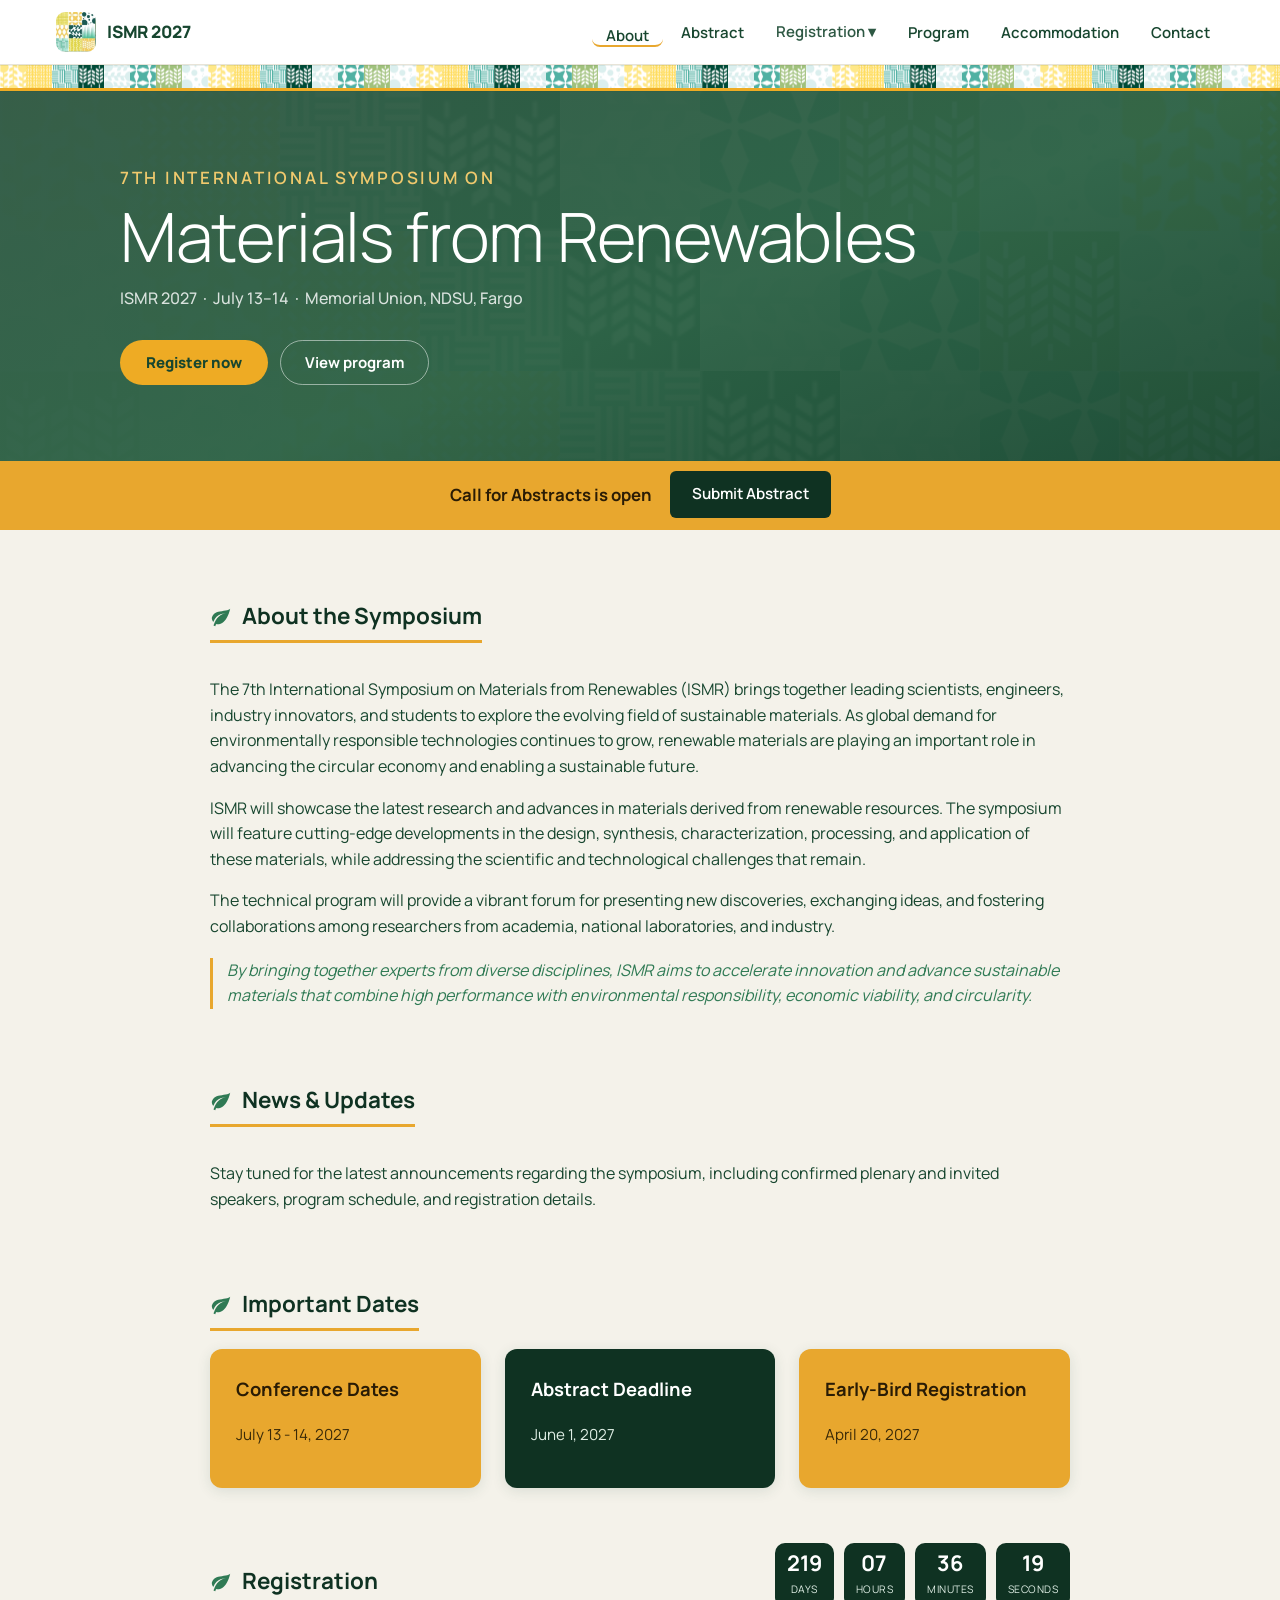
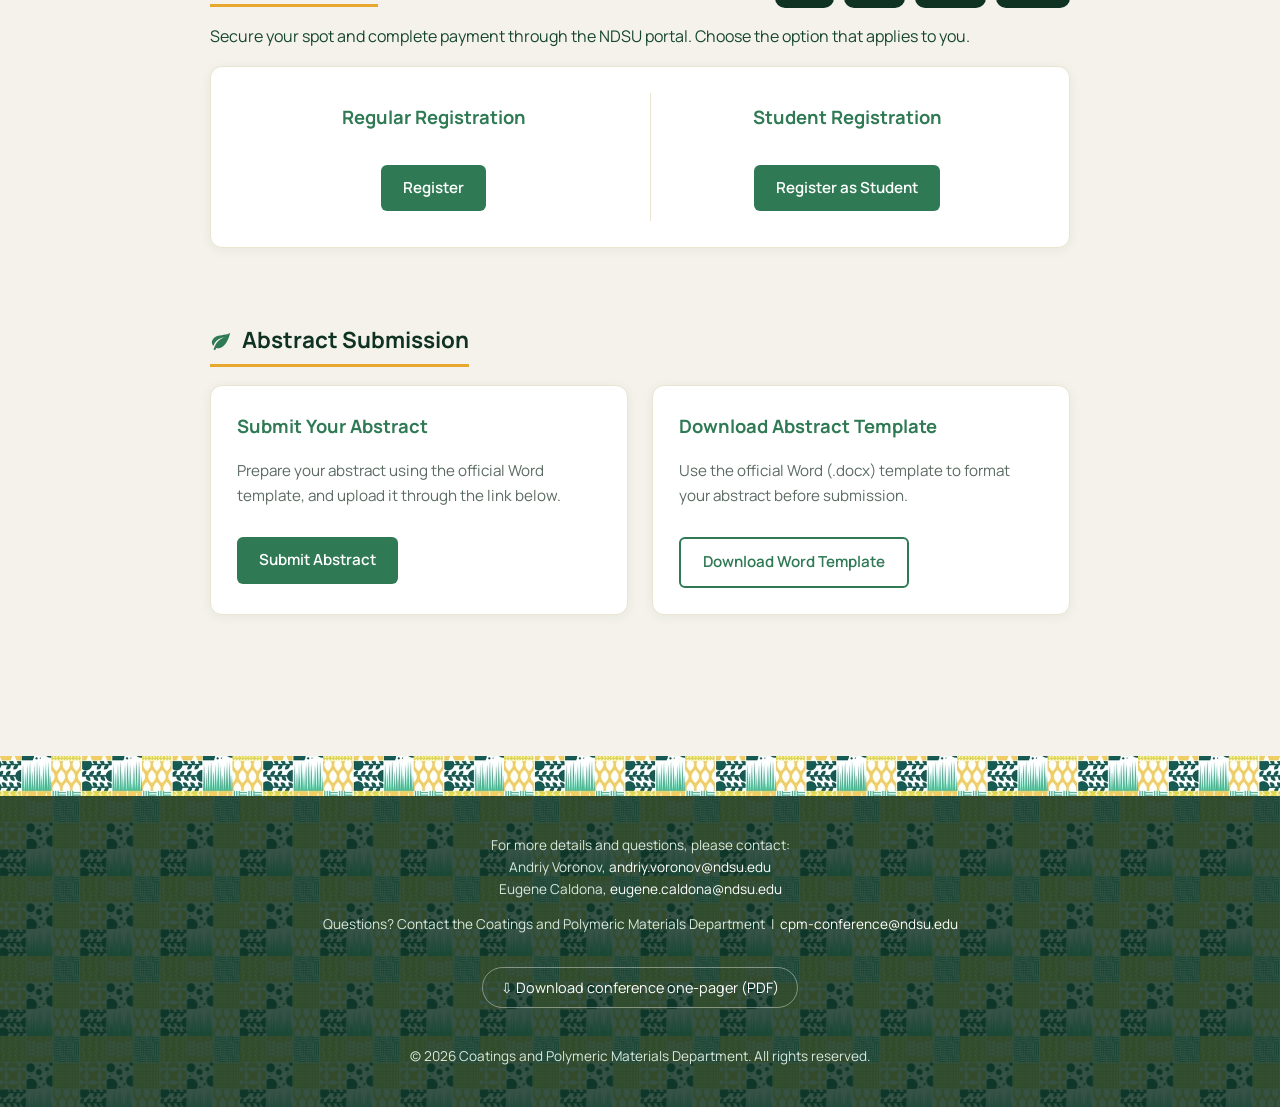
==== commit 7255b54f: "Updated banner with scroll and abstract page top hero content" ====
--- a/index.html
+++ b/index.html
@@ -41,21 +41,31 @@
 
   <!-- QUILT RIBBON -->
   <div class="ismr-ribbon" aria-hidden="true"></div>
-
-  <!-- HERO -->
-  <div class="ismr-hero">
-    <div class="pattern"></div>
-    <div class="veil"></div>
-    <div class="inner">
-      <p class="eyebrow">7th International Symposium on</p>
-      <h1>Materials from Renewables</h1>
-      <p class="sub">ISMR 2027 &nbsp;·&nbsp; July 13–14 &nbsp;·&nbsp; Memorial Union, NDSU, Fargo</p>
-      <div class="ismr-actions">
-        <a class="btn-primary" href="#registration">Register now</a>
-        <a class="btn-ghost" href="program.html">View program</a>
-      </div>
+</header>
+
+<!-- HERO -->
+<div class="ismr-hero">
+  <div class="pattern"></div>
+  <div class="veil"></div>
+  <div class="inner">
+    <p class="eyebrow">7th International Symposium on</p>
+    <h1>Materials from Renewables</h1>
+    <p class="sub">ISMR 2027 &nbsp;·&nbsp; July 13–14 &nbsp;·&nbsp; Memorial Union, NDSU, Fargo</p>
+    <div class="ismr-actions">
+      <a class="btn-primary" href="#registration">Register now</a>
+      <a class="btn-ghost" href="program.html">View program</a>
     </div>
   </div>
+</div>
+
+<div class="cfa-banner">
+  <div class="cfa-text">
+    <strong>Call for Abstracts is open</strong>
+    <!-- EDIT: replace with the confirmed abstract deadline -->
+    <!-- <span>Submission deadline: to be announced</span> -->
+  </div>
+  <a class="btn" href="#abstract">Submit Abstract</a>
+</div>
 
   <!-- CALL FOR ABSTRACTS -->
   <!--<div class="ismr-strip">
@@ -93,16 +103,6 @@
 
 </nav>
 -->
-<div class="cfa-banner">
-  <div class="cfa-text">
-    <span class="dot"></span>
-    <strong>Call for Abstracts is open</strong>
-    <!-- EDIT: replace with the confirmed abstract deadline -->
-    <!-- <span>Submission deadline: to be announced</span> -->
-  </div>
-  <a class="btn" href="#abstract">Submit Abstract</a>
-</div>
-
 <main>
 
   <section id="about">
@@ -285,6 +285,28 @@
     }
   })();
 
+  /* Same-page anchor navigation with extra sticky-header offset */
+  (function(){
+    var header = document.querySelector('header');
+    function adjustHashScroll(targetId){
+      if(!targetId || targetId === '#') return;
+      var target = document.querySelector(targetId);
+      if(!target) return;
+      var offset = (header ? header.offsetHeight : 0) + 60;
+      var top = target.getBoundingClientRect().top + window.scrollY - offset;
+      window.scrollTo({ top: top, behavior: 'smooth' });
+      history.replaceState(null, '', targetId);
+    }
+    document.querySelectorAll('a[href^="#"]').forEach(function(link){
+      link.addEventListener('click', function(e){
+        var hash = this.getAttribute('href');
+        if(!hash || hash === '#') return;
+        e.preventDefault();
+        adjustHashScroll(hash);
+      });
+    });
+  })();
+
   /* Active-section nav highlight */
   (function(){
     var links = Array.prototype.slice.call(document.querySelectorAll('nav a[href^="#"]'));
@@ -331,6 +353,7 @@
     lb.addEventListener('click', function(e){ if(e.target === lb) close(); });
     document.addEventListener('keydown', function(e){ if(e.key === 'Escape') close(); });
   })();
+
 </script>
 
 </body>
--- a/styles.css
+++ b/styles.css
@@ -21,12 +21,24 @@
     line-height:1.6;
   }
   a{color:var(--green);text-decoration:none}
+
+  header{
+    position:sticky;
+    top:0;
+    z-index:1200;
+    width:100%;
+    padding:0;
+    background:var(--cream);
+    box-shadow:0 1px 0 rgba(23,70,47,0.08);
+    isolation:isolate;
+  }
   
     /* ---------- NAV ---------- */
   .ismr-nav{
     display:flex;align-items:center;justify-content:space-between;gap:28px;
     padding:12px 56px;background:#fff;border-bottom:1px solid var(--line);
-    position:sticky;top:0;z-index:50;
+    position:relative;z-index:3;
+    box-shadow:0 1px 0 rgba(23,70,47,0.08);
   }
   .ismr-lockup{display:flex;align-items:center;gap:11px;flex-shrink:0;white-space:nowrap}
   .ismr-lockup img{width:40px;height:40px;border-radius:9px;display:block}
@@ -42,13 +54,20 @@
   .ismr-links a:hover{background:#f2efe3;color:#b8830f}
 
   /* ---------- QUILT RIBBON ---------- */
-  .ismr-ribbon{height:26px;width:100%;background:url('images/ribbon-strip.png') repeat-x left center;background-size:auto 26px;border-bottom:3px solid var(--amber)}
+  .ismr-ribbon{
+    position:relative;z-index:2;height:26px;width:100%;margin:0;display:block;
+    background:url('images/ribbon-strip.png') repeat-x left center;background-size:auto 26px;
+    border-bottom:3px solid var(--amber);
+    background-color:var(--cream);
+    margin-bottom:0;
+  }
 
   /* ---------- HERO ---------- */
-  .ismr-hero{position:relative;overflow:hidden;padding:76px 56px 76px 96px}
+  .ismr-hero{position:relative;overflow:hidden;padding: 76px 56px 76px 96px !important;margin-top:0 !important}
+  .ismr-hero .inner{position:relative;max-width:1080px;margin:0 auto; display:flex;flex-direction:column;align-items:flex-start}
   .ismr-hero .pattern{
     position:absolute;inset:0;
-    background-image:url('images/quilt-steps.png');background-size:1120px;opacity:.4;
+    background-image:url('images/quilt-steps.png');background-size:1120px;opacity:.6;
     -webkit-mask-image:linear-gradient(90deg,rgba(0,0,0,.18) 0%,rgba(0,0,0,.45) 45%,rgba(0,0,0,1) 100%);
     mask-image:linear-gradient(90deg,rgba(0,0,0,.18) 0%,rgba(0,0,0,.45) 45%,rgba(0,0,0,1) 100%);
   }
@@ -56,7 +75,6 @@
     position:absolute;inset:0;
     background:linear-gradient(160deg,rgba(23,70,47,.86),rgba(31,88,58,.9) 55%,rgba(23,70,47,.94));
   }
-  .ismr-hero .inner{position:relative;max-width:1080px;margin:0 auto;display:flex;flex-direction:column;align-items:flex-start}
   .ismr-hero .eyebrow{margin:0 0 12px;font-weight:600;font-size:17px;line-height:1.3;letter-spacing:.16em;text-transform:uppercase;color:#f0c96d}
   .ismr-hero h1{margin:0;font-weight:300;font-size:68px;line-height:1.05;letter-spacing:-.02em;color:#fff;text-wrap:balance}
   .ismr-hero .sub{margin:14px 0 0;font-weight:500;font-size:16px;line-height:1.5;color:rgba(255,255,255,.82);text-wrap:pretty}
@@ -83,7 +101,8 @@
     .ismr-lockup .tag{display:none}
     .ismr-links{gap:0}
     .ismr-links a{font-size:13.5px;padding:10px 9px}
-    .ismr-hero{padding:56px 32px 56px 60px}
+    .ismr-hero{padding:56px 32px 56px 60px !important}
+    .ismr-hero .inner{padding-top:0 !important}
     .ismr-hero h1{font-size:52px}
     .ismr-strip{padding:10px 32px}
   }
@@ -95,8 +114,8 @@
     .ismr-links{flex-wrap:wrap;justify-content:center;gap:2px 4px;width:100%;border-top:1px solid #eeeade;padding-top:6px}
     .ismr-links a{font-size:14px;padding:11px 12px}
     .ismr-ribbon{height:18px;background-size:auto 18px}
-    .ismr-hero{padding:44px 24px 48px}
-    .ismr-hero .inner{align-items:center;text-align:center}
+    .ismr-hero{padding:24px 48px !important}
+    .ismr-hero .inner{padding-top:0 !important;align-items:center;text-align:center}
     .ismr-hero .eyebrow{font-size:14px}
     .ismr-hero h1{font-size:36px}
     .ismr-hero .sub{font-size:14px}
@@ -264,11 +283,13 @@
     opacity:1;
   }
   main{
+    position:relative;
+    z-index:1;
     max-width:900px;
     margin:0 auto;
     padding:50px 20px;
   }
-  section{margin-bottom:55px;}
+  section{position:relative; z-index:1; margin-bottom:55px;}
   h2{
     color:var(--green-dark);
     font-size:1.4rem;
@@ -346,7 +367,7 @@
   }
   .motif-band{
     height:40px;
-    background:url("images/quilt-mosaic.png") repeat-x center;
+    background:url("images/single.jpg") repeat-x center;
     background-size:auto 90px;
     margin:36px 0 0;
   }
@@ -487,9 +508,9 @@
     cursor:not-allowed;
   }
 
-  /* Smooth scroll + offset for sticky nav */
-  html{scroll-behavior:smooth;}
-  section{scroll-margin-top:70px;}
+  /* Smooth scroll + offset for sticky nav and hero banner */
+  html{scroll-behavior:smooth; scroll-padding-top:280px;}
+  section{scroll-margin-top:280px;}
 
   /* Registration heading row with countdown on the right */
   .reg-head{
@@ -568,8 +589,10 @@
   }
   .reg-option h3{margin-top:0;}
 
-  @media (max-width:600px){
-    .reg-option + .reg-option{border-left:none; border-top:1px solid #ece4d1; padding-top:20px;}
+  @media (max-width:680px){
+    .reg-card{display:block;}
+    .reg-option{width:100%;}
+    .reg-option + .reg-option{border-left:none; border-top:none; padding-top:0;}
   }
 
   /* One-pager download link */
@@ -613,12 +636,14 @@
     display:flex;
     align-items:center;
     justify-content:center;
-    gap:24px;
+    gap:18px;
     flex-wrap:wrap;
-    padding:14px 20px;
+    padding:10px 20px 12px;
+    margin-top:0;
     text-align:center;
-  }
-  .cfa-text{display:flex; flex-direction:column; line-height:1.3;}
+    border-top:0;
+  }
+  .cfa-text{display:flex; flex-direction:column; line-height:1.2; margin:0;}
   .cfa-text strong{font-size:1.05rem;}
   .cfa-text span{font-size:0.85rem; color:#3a2a08;}
   .cfa-banner .btn{
@@ -771,7 +796,6 @@
 
   /* Mobile responsive polish */
   @media (max-width:768px){
-    header{padding:30px 16px 36px;}
     header h1{font-size:1.35rem;}
     header p.subtitle{font-size:0.95rem;}
     .dates-badge{font-size:0.85rem; padding:9px 16px;}
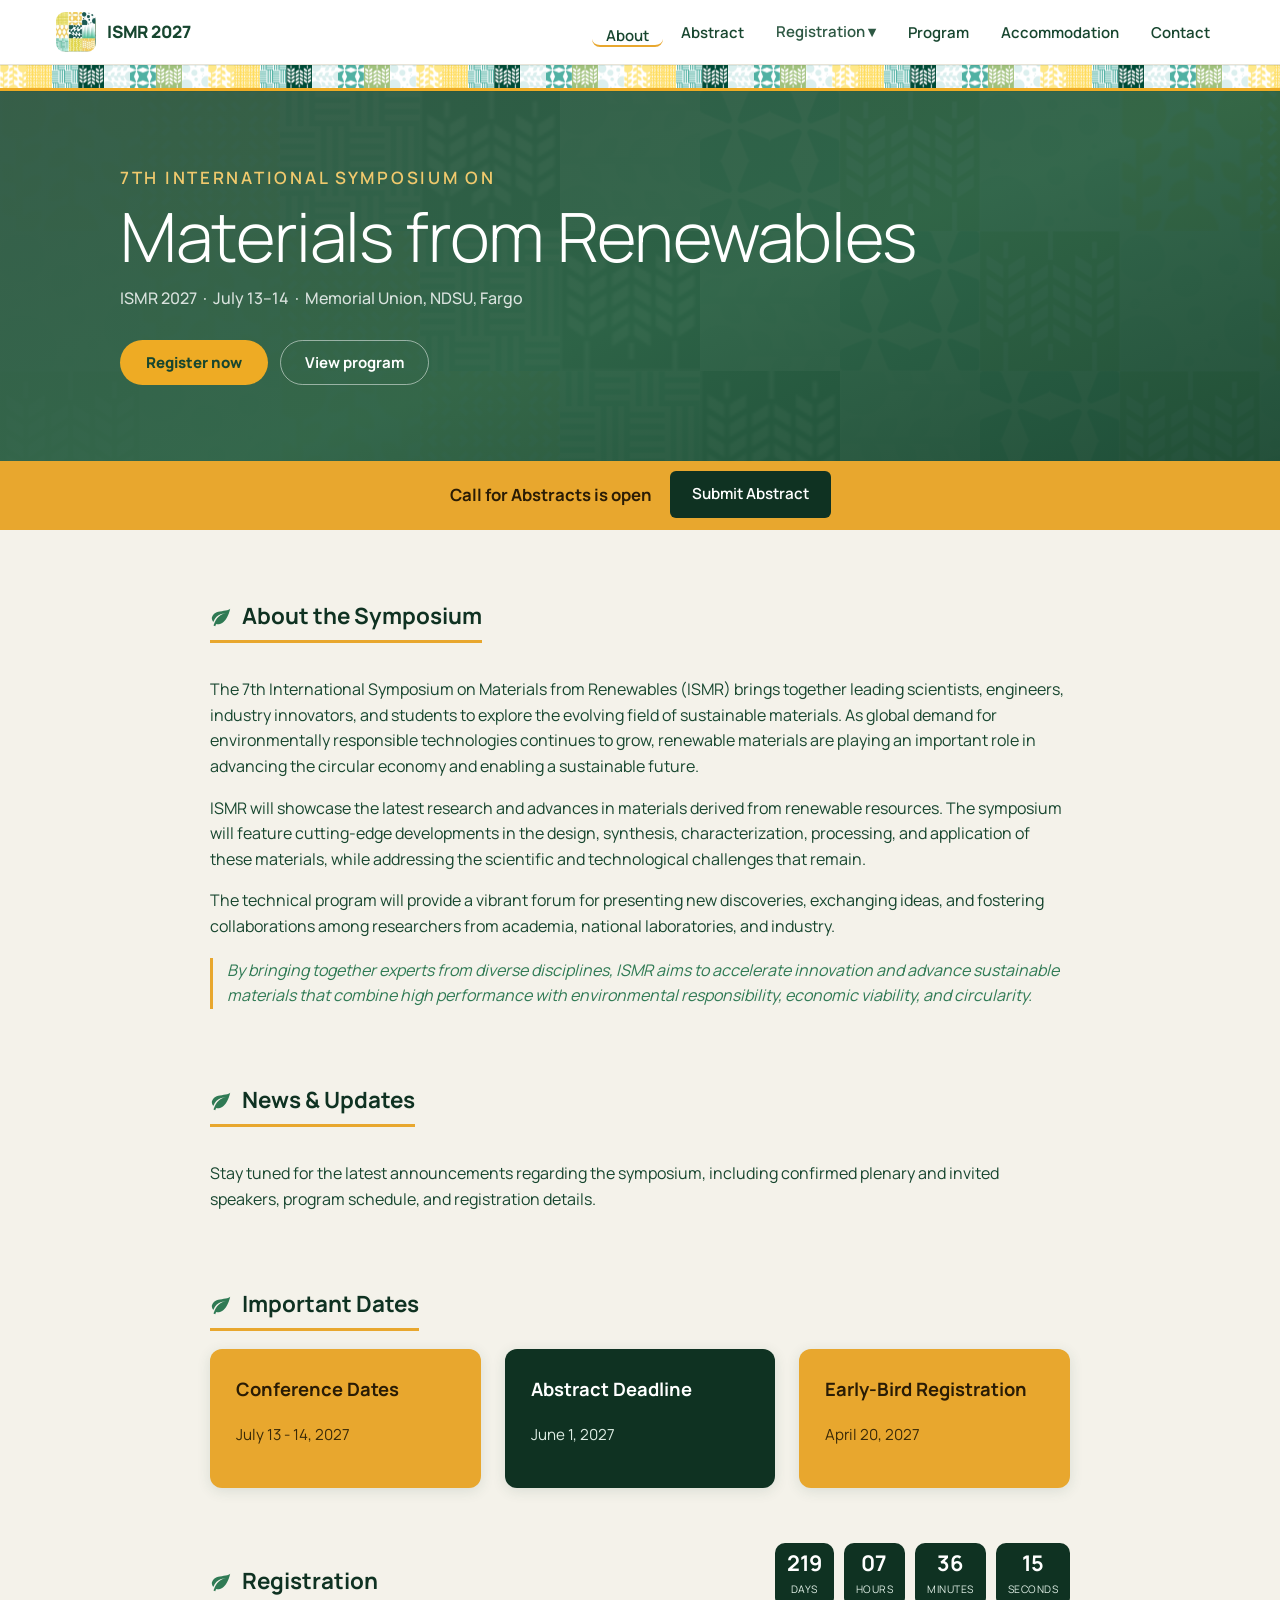
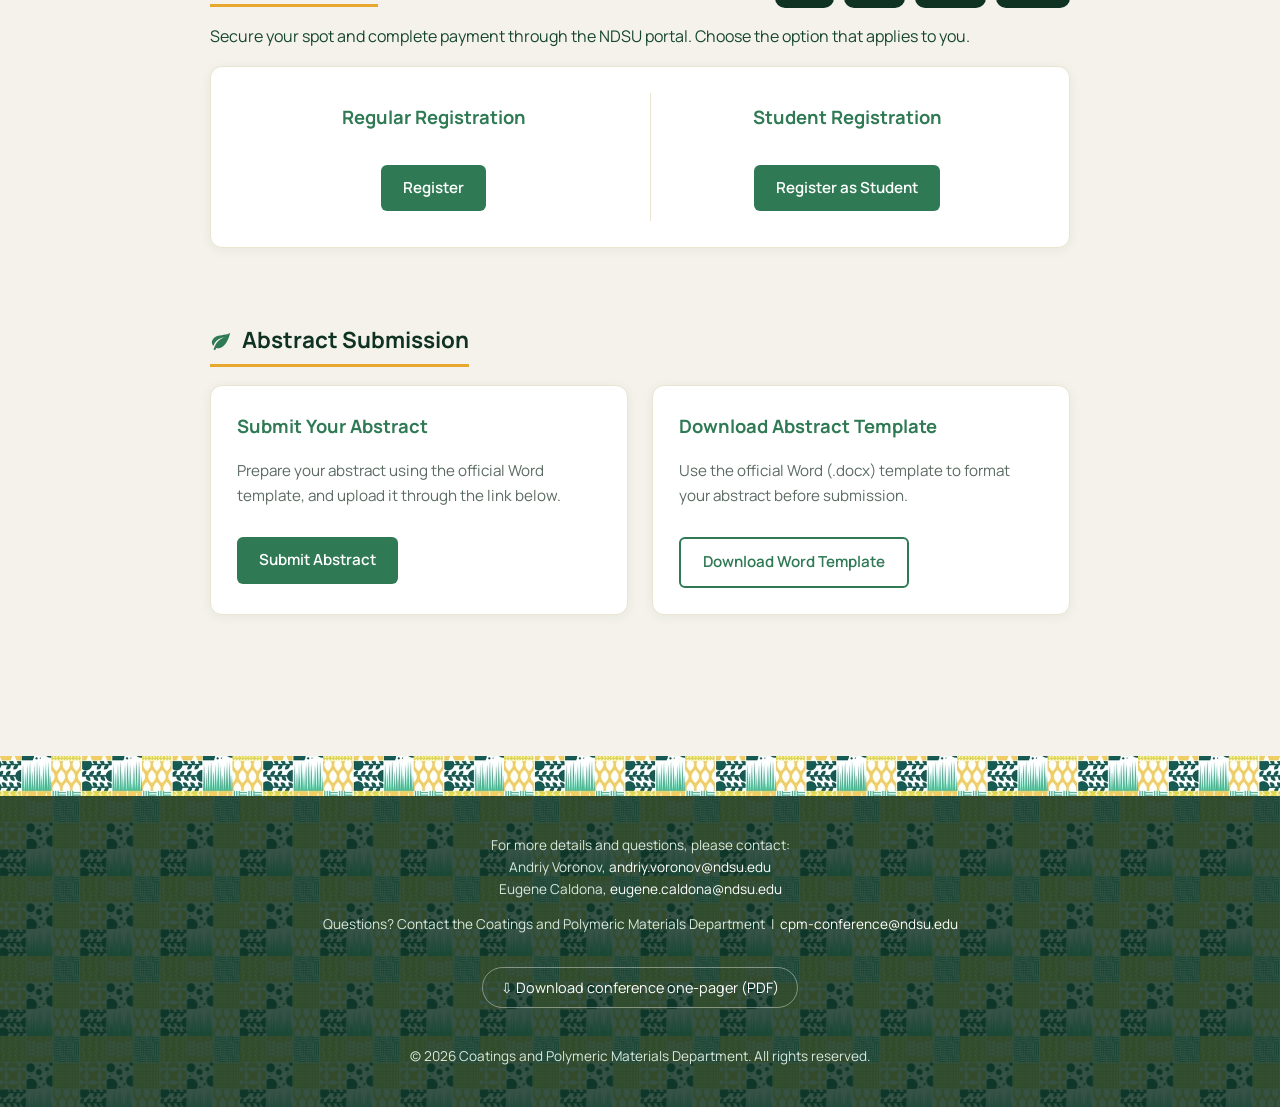
==== commit 16828d40: "added a browser icon" ====
--- a/index.html
+++ b/index.html
@@ -4,6 +4,7 @@
 <meta charset="UTF-8">
 <meta name="viewport" content="width=device-width, initial-scale=1.0">
 <title>ISMR 2027 — 7th International Symposium on Materials from Renewables (ISMR, 2027)</title>
+<link rel="icon" type="image/jpeg" href="images/single.jpg">
 <link rel="preconnect" href="https://fonts.googleapis.com">
 <link rel="preconnect" href="https://fonts.gstatic.com" crossorigin>
 <link href="https://fonts.googleapis.com/css2?family=Manrope:wght@200;300;400;500;600;800&display=swap" rel="stylesheet">
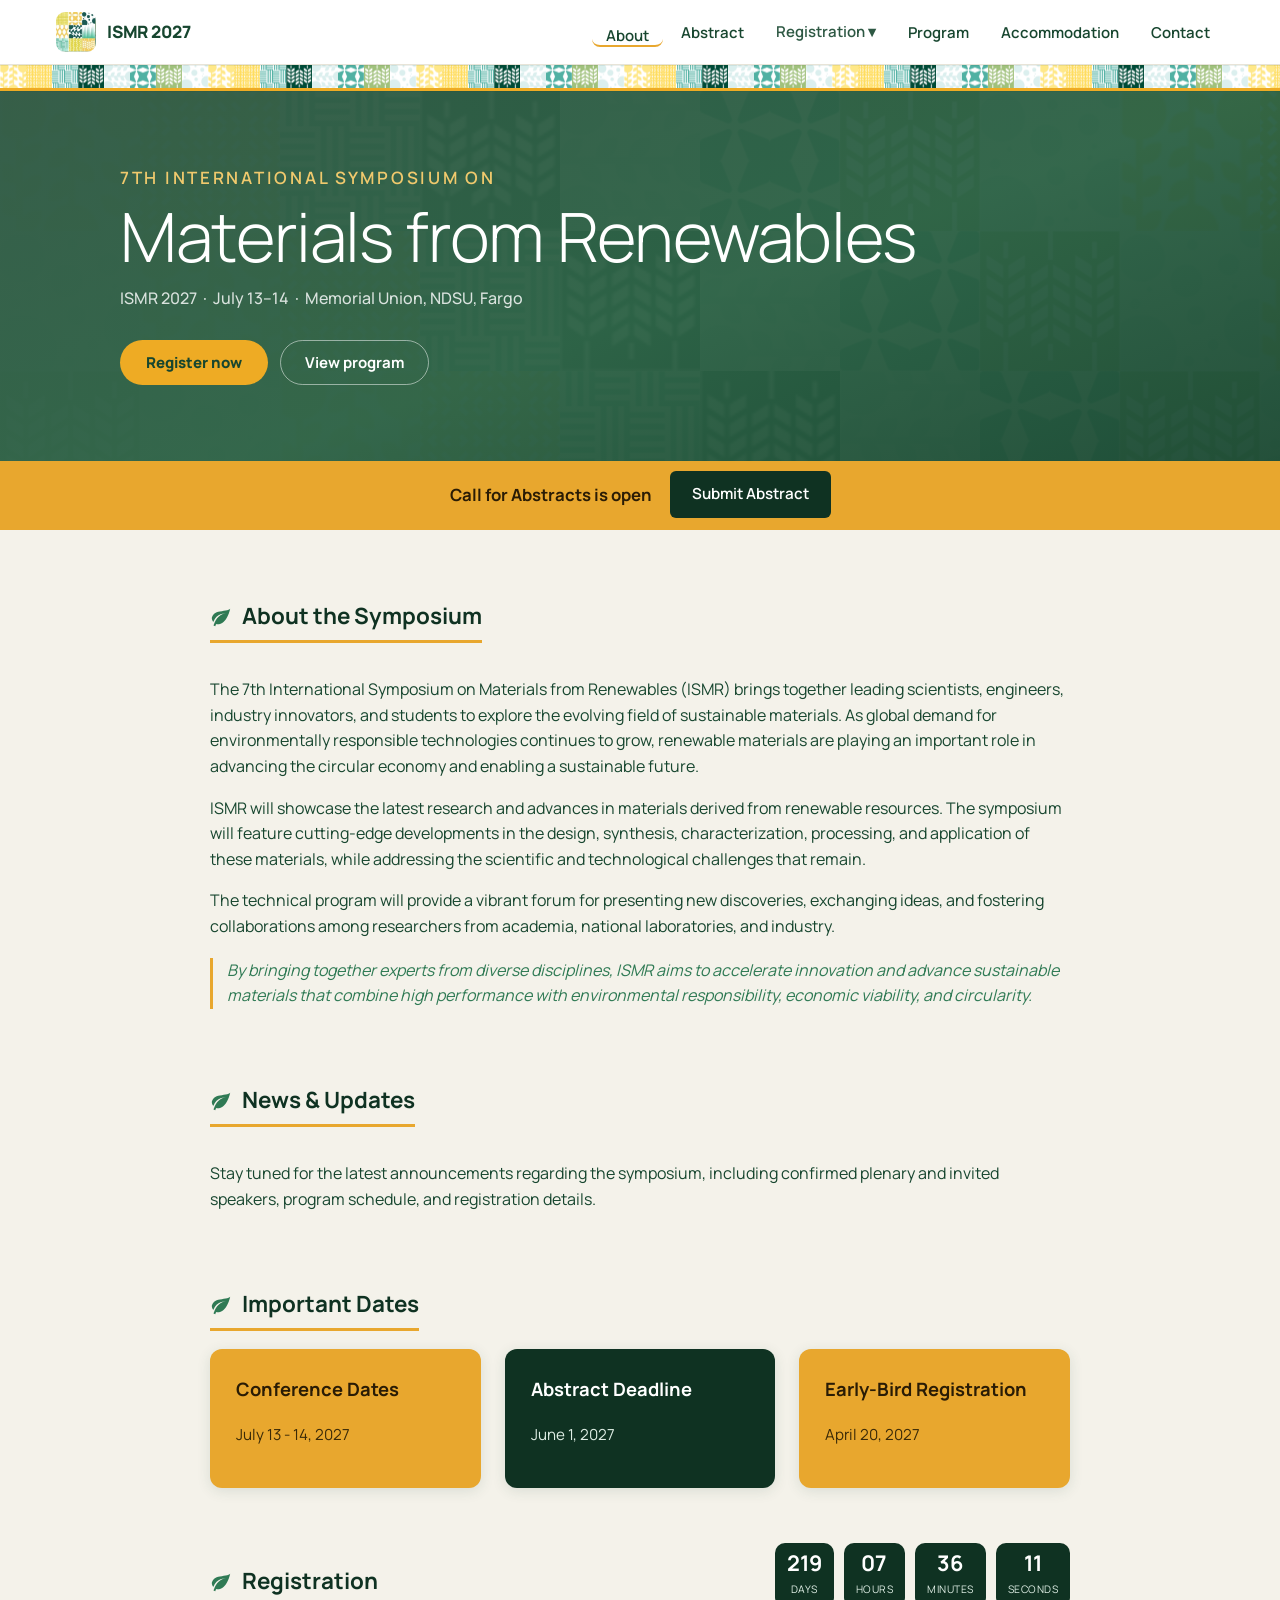
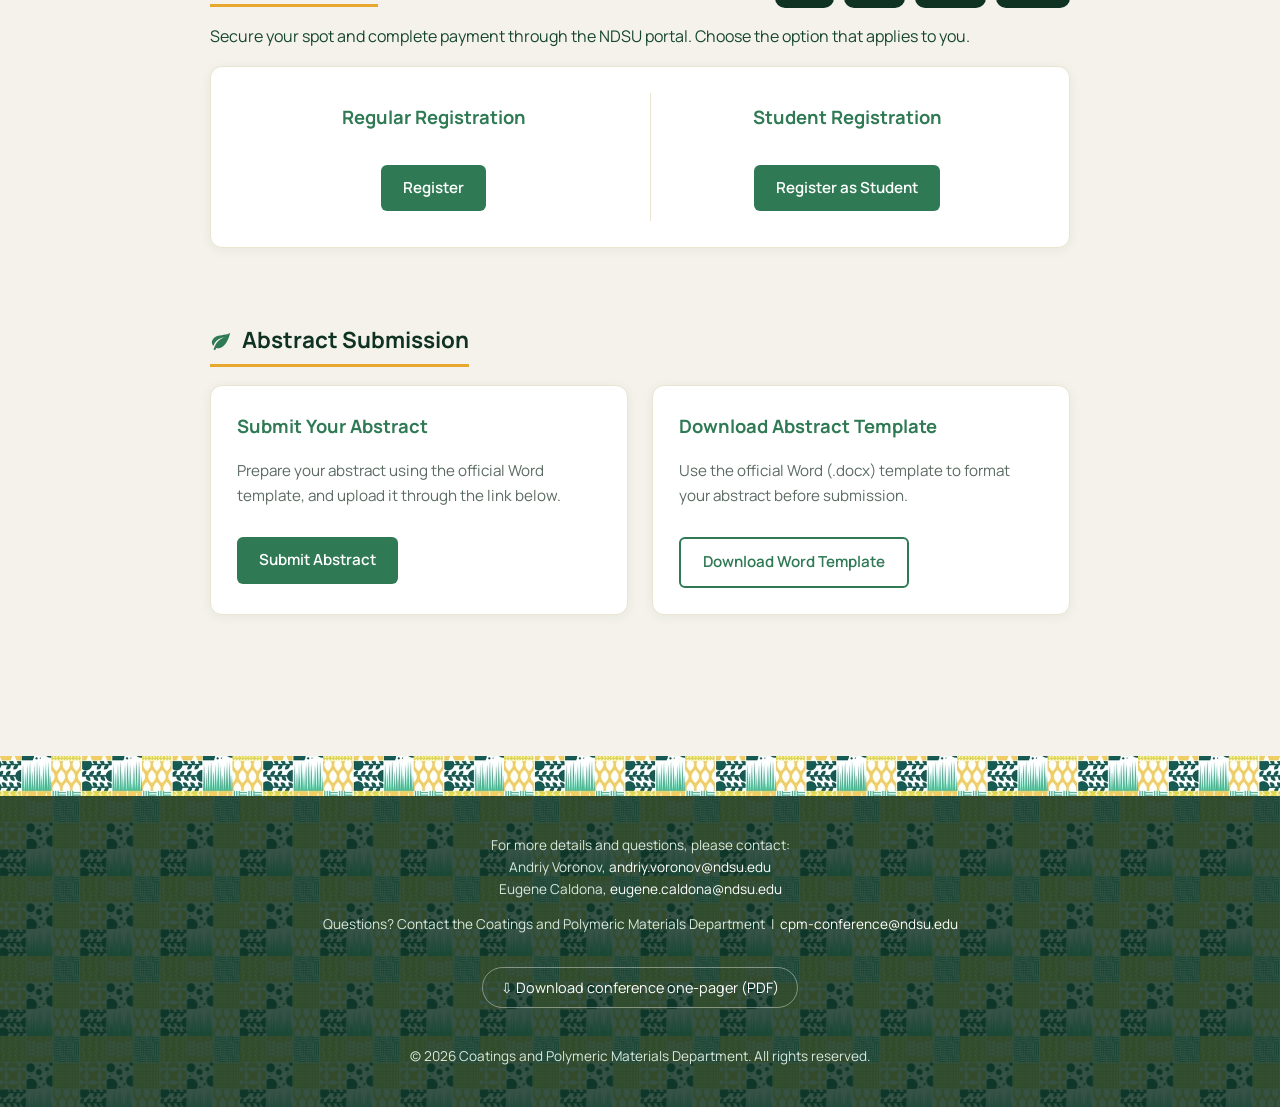
==== commit 5f6e6f46: "added registration link" ====
--- a/index.html
+++ b/index.html
@@ -53,7 +53,7 @@
     <h1>Materials from Renewables</h1>
     <p class="sub">ISMR 2027 &nbsp;·&nbsp; July 13–14 &nbsp;·&nbsp; Memorial Union, NDSU, Fargo</p>
     <div class="ismr-actions">
-      <a class="btn-primary" href="#registration">Register now</a>
+      <a class="btn-primary" href="#register">Register now</a>
       <a class="btn-ghost" href="program.html">View program</a>
     </div>
   </div>
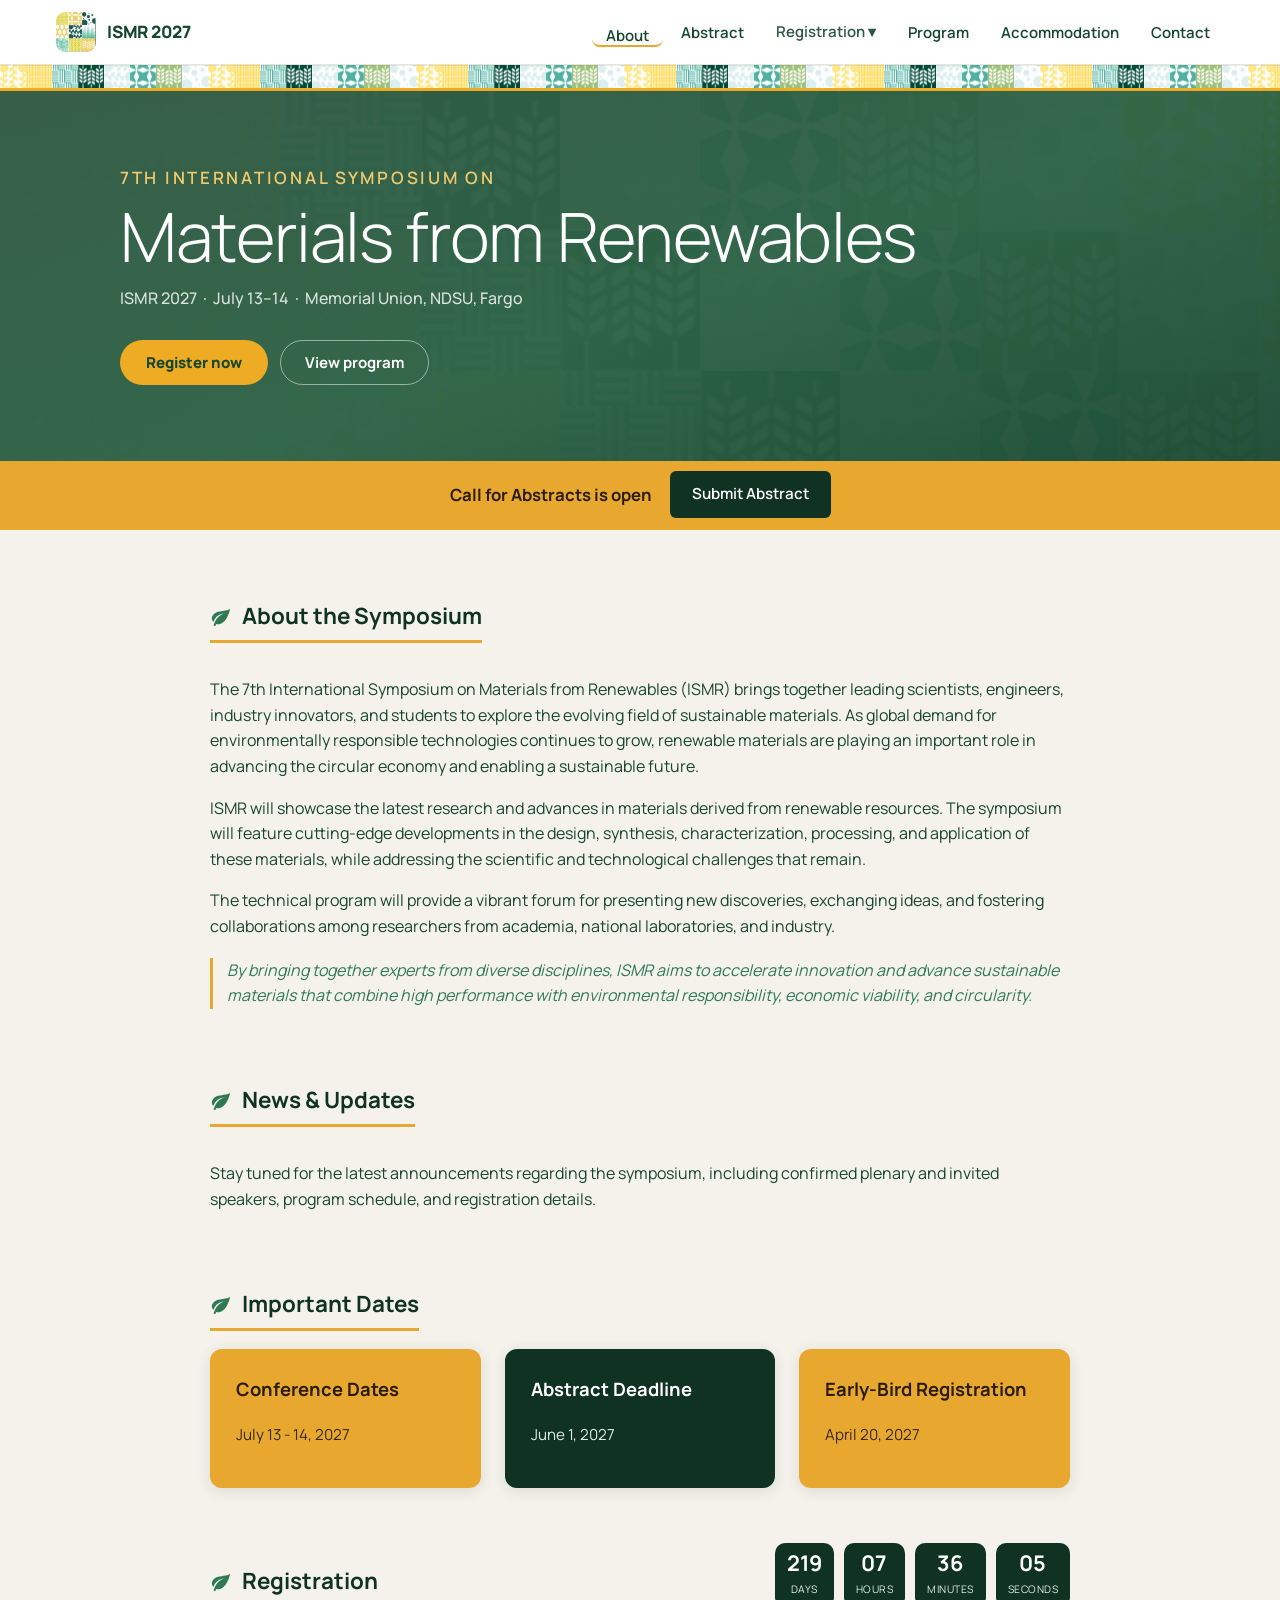
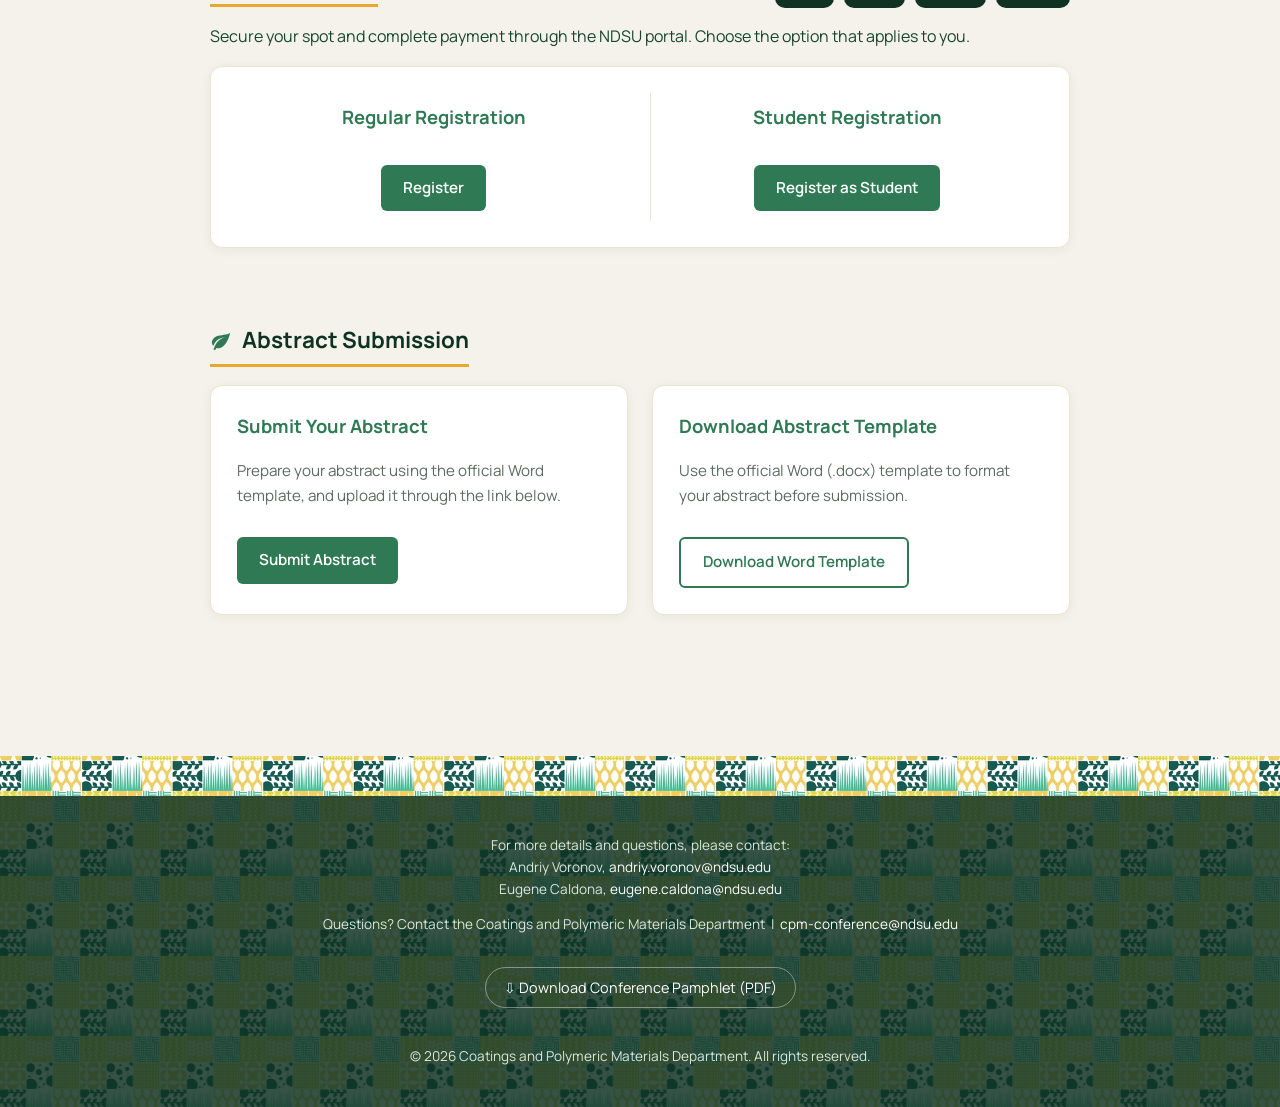
==== commit ec587d8a: "added flyer instead" ====
--- a/index.html
+++ b/index.html
@@ -232,7 +232,7 @@
   Eugene Caldona, <a href="mailto:eugene.caldona@ndsu.edu">eugene.caldona@ndsu.edu</a></p>
   <p>Questions? Contact the Coatings and Polymeric Materials Department &nbsp;|&nbsp;
   <a href="mailto:cpm-conference@ndsu.edu">cpm-conference@ndsu.edu</a></p>
-  <p><a class="onepager-link" href="ISMR2027-at-a-glance.pdf" download>&#8681; Download conference one-pager (PDF)</a></p>
+  <p><a class="onepager-link" href="27_ISMR_flyer.pdf" download>&#8681; Download Conference Pamphlet (PDF)</a></p>
   <p>&copy; 2026 Coatings and Polymeric Materials Department. All rights reserved.</p>
 </footer>
 
